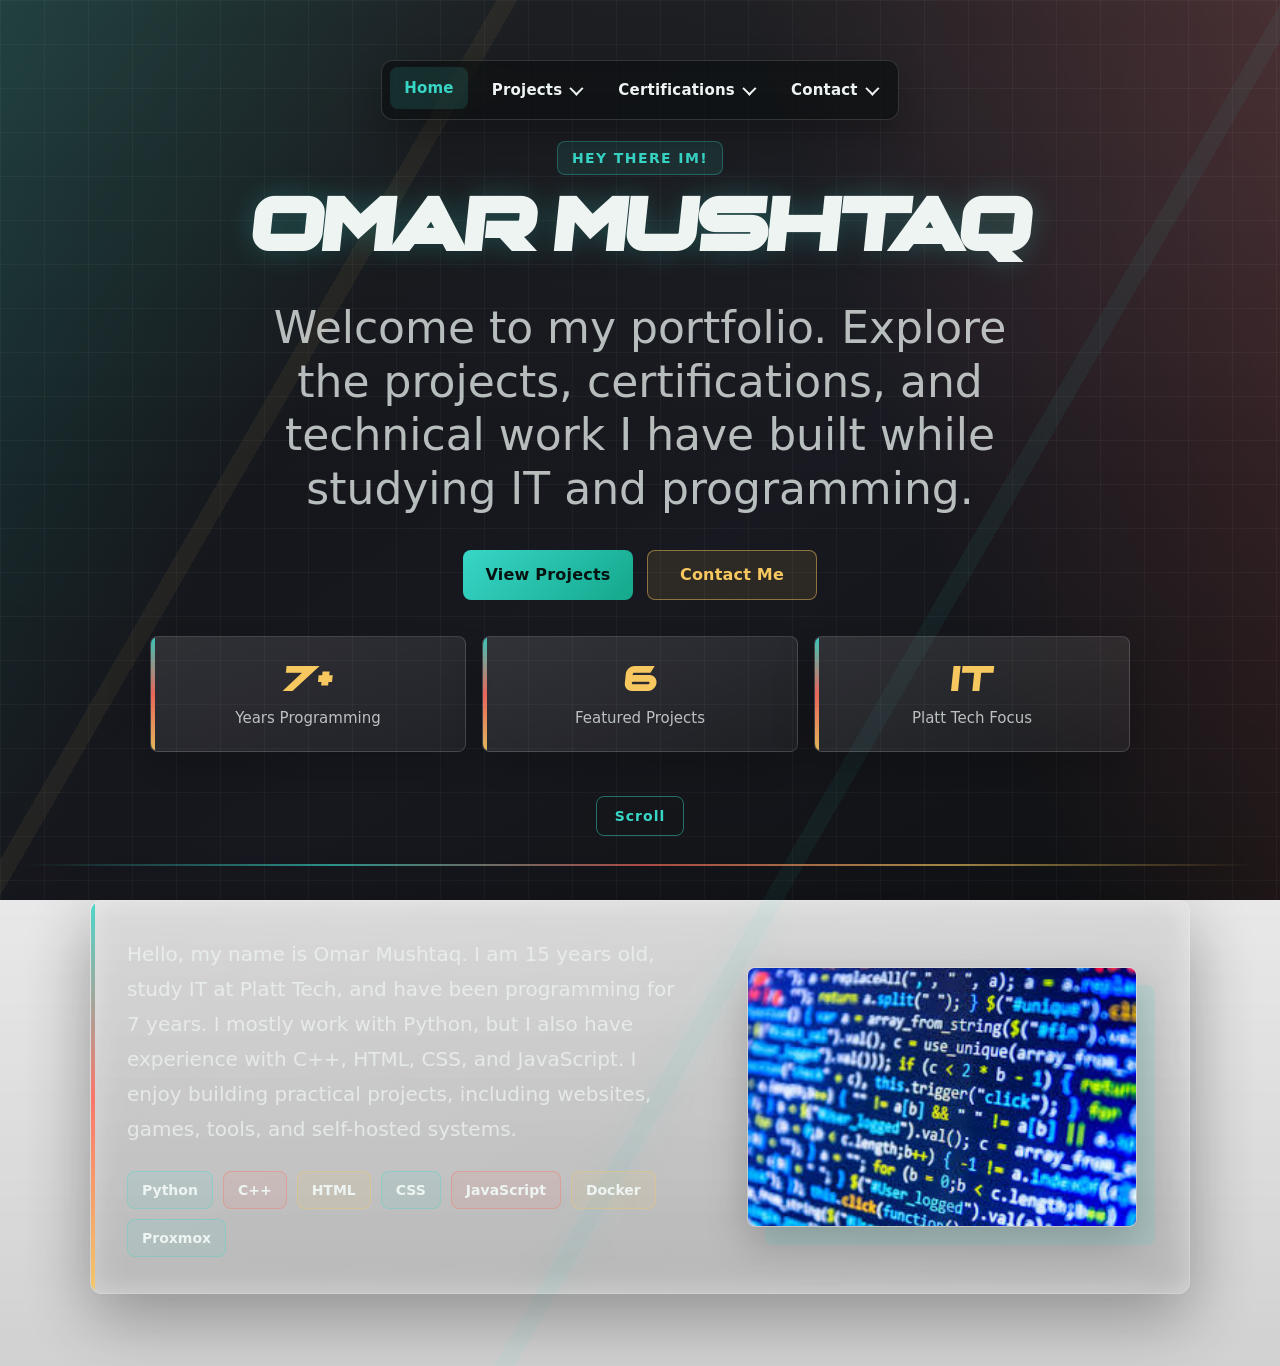
==== index.html @ 42cdd057 "Added better descriptions and revamped the css with a new modern look" ====
<!DOCTYPE html>
<html lang="en">
<head>
    <title>Omar Mushtaq Portfolio</title>
    <meta charset="UTF-8">
    <meta name="viewport" content="width=device-width, initial-scale=1.0">
    <link rel="stylesheet" href="styles.css">
</head>
<body>
<header id="home">
    <div>
        <nav class="navbar">
            <!-- Navigation is rendered from script.js so new sections can be added in one place. -->
            <ul id="navList"></ul>
        </nav>
    </div>
    <div class="header-content scroll-reveal" data-parallax-speed="0.18">
        <h3 class="active">Hey there im!</h3>
        <h1>Omar Mushtaq</h1>
        <p id="intro">Welcome to my portfolio. Explore the projects, certifications, and technical work I have built while studying IT and programming.</p>
        <div class="hero-actions" id="heroActions"></div>
        <div class="hero-stats" id="heroStats"></div>
        <a class="scroll-cue" href="#about">Scroll</a>
    </div>
</header>
<main id="about">
    <div class="imgP scroll-reveal" data-parallax-speed="0.1">
        <div class="about-copy">
            <p id="mainInfo">Hello, my name is Omar Mushtaq. I am 15 years old, study IT at Platt Tech, and have been programming for 7 years. I mostly work with Python, but I also have experience with C++, HTML, CSS, and JavaScript. I enjoy building practical projects, including websites, games, tools, and self-hosted systems.</p>
            <div class="skill-strip" id="skillStrip" aria-label="Skills and tools"></div>
        </div>
        <img src="./images/codeImage.jpg" alt="Womp Womp" id="omarImage">
    </div>
</main>
<script src="script.js" defer></script>
</body>
</html>
---- styles.css ----
/* ===== Font ===== */
@font-face {
    font-family: 'retimoa';
    src: url("fonts/retimoa/Retimoa.otf") format('opentype');
    font-display: swap;
}

:root {
    --bg: #111315;
    --bg-2: #171a1f;
    --panel: rgba(255, 255, 255, 0.075);
    --panel-strong: rgba(255, 255, 255, 0.115);
    --line: rgba(255, 255, 255, 0.14);
    --line-strong: rgba(255, 255, 255, 0.22);
    --text: #edf4f2;
    --muted: rgba(237, 244, 242, 0.75);
    --cyan: #38d6c7;
    --teal: #14a88c;
    --coral: #ff6b5f;
    --amber: #f6c85f;
    --violet: #7c77ff;
    --shadow: 0 22px 70px rgba(0, 0, 0, 0.34);
    --shadow-soft: 0 16px 42px rgba(0, 0, 0, 0.22);
    --radius: 8px;
    --radius-soft: 12px;
    --display-font: 'retimoa', Georgia, serif;
    --body-font: Inter, ui-sans-serif, system-ui, -apple-system, BlinkMacSystemFont, "Segoe UI", sans-serif;
}

/* ===== Global ===== */
* {
    box-sizing: border-box;
}

html {
    scroll-behavior: smooth;
}

body {
    margin: 0;
    padding: 0;
    min-height: 100vh;
    overflow-x: hidden;
    color: var(--text);
    font-family: var(--body-font);
    background:
        linear-gradient(rgba(255, 255, 255, 0.035) 1px, transparent 1px),
        linear-gradient(90deg, rgba(255, 255, 255, 0.035) 1px, transparent 1px),
        linear-gradient(120deg, rgba(56, 214, 199, 0.2), transparent 30%),
        linear-gradient(250deg, rgba(255, 107, 95, 0.18), transparent 34%),
        linear-gradient(145deg, var(--bg), #191a21 58%, #101214);
    background-size: 44px 44px, 44px 44px, auto, auto, auto;
    background-attachment: fixed;
}

body::before {
    content: "";
    position: fixed;
    inset: 0;
    pointer-events: none;
    background:
        linear-gradient(120deg, transparent 0 24%, rgba(246, 200, 95, 0.08) 24% 25%, transparent 25% 62%, rgba(56, 214, 199, 0.08) 62% 63%, transparent 63%),
        linear-gradient(180deg, rgba(255, 255, 255, 0.05), transparent 34%, rgba(0, 0, 0, 0.24));
    mix-blend-mode: screen;
    opacity: 0.75;
}

body.page-is-entering {
    opacity: 0;
    transform: translateY(16px);
    transition: opacity 0.45s ease, transform 0.45s ease;
}

body.page-is-entering.page-is-visible {
    opacity: 1;
    transform: translateY(0);
}

header {
    position: relative;
    min-height: 100vh;
    padding: 24px 24px 60px;
    display: flex;
    flex-direction: column;
    isolation: isolate;
}

header::after {
    content: "";
    position: absolute;
    left: 24px;
    right: 24px;
    bottom: 34px;
    height: 2px;
    background: linear-gradient(90deg, transparent, var(--cyan), var(--coral), var(--amber), transparent);
    opacity: 0.65;
}

main {
    position: relative;
    padding: 0 24px 72px;
}

a {
    color: inherit;
}

.page-shell {
    max-width: 1120px;
    margin: 0 auto;
    padding: 36px 24px 72px;
}

.page-hero {
    position: relative;
    overflow: hidden;
    margin: 32px auto 38px;
    padding: 42px 36px;
    border: 1px solid var(--line);
    border-radius: var(--radius-soft);
    background:
        linear-gradient(135deg, rgba(56, 214, 199, 0.14), rgba(255, 255, 255, 0.06) 45%, rgba(255, 107, 95, 0.1)),
        rgba(17, 19, 21, 0.74);
    box-shadow: var(--shadow);
    text-align: center;
    backdrop-filter: blur(16px);
}

.page-hero::before {
    content: "";
    position: absolute;
    inset: 0;
    border-top: 3px solid var(--cyan);
    border-bottom: 3px solid rgba(255, 107, 95, 0.8);
    pointer-events: none;
}

.eyebrow {
    margin: 0 0 12px;
    color: var(--amber);
    letter-spacing: 3px;
    text-transform: uppercase;
    font-size: 12px;
    font-weight: 800;
}

.page-lead {
    max-width: 760px;
    margin: 20px auto 0;
    font-size: 20px;
    line-height: 1.7;
    color: var(--muted);
}

/* ===== Headings ===== */
h1,
h2,
h3 {
    font-family: var(--display-font);
}

h1 {
    color: var(--text);
    font-size: clamp(38px, 6vw, 76px);
    text-align: center;
    margin: 48px 0 0;
    letter-spacing: 0;
    text-shadow: 0 0 28px rgba(56, 214, 199, 0.25);
    transition: color 0.3s ease, transform 0.3s ease, text-shadow 0.3s ease;
}

h3 {
    text-align: center;
    margin-top: 20px;
    color: var(--cyan);
    transition: color 0.3s ease, transform 0.3s ease, text-shadow 0.3s ease;
}

h1:hover,
h3:hover {
    color: var(--amber);
    transform: translateY(-4px);
    text-shadow: 0 10px 34px rgba(246, 200, 95, 0.22);
}

.header-content h1,
.page-hero h1 {
    margin-top: 0;
}

/* ===== Navbar ===== */
.navbar {
    display: flex;
    justify-content: center;
    margin-top: 20px;
    position: sticky;
    top: 16px;
    z-index: 10;
}

.navbar ul {
    list-style: none;
    display: flex;
    gap: 10px;
    padding: 8px;
    align-items: center;
    border: 1px solid var(--line);
    border-radius: var(--radius-soft);
    background: rgba(12, 14, 16, 0.72);
    backdrop-filter: blur(18px);
    box-shadow: 0 14px 34px rgba(0, 0, 0, 0.28);
}

.navbar a {
    display: inline-flex;
    align-items: center;
    min-height: 42px;
    padding: 0 14px;
    border-radius: var(--radius);
    color: var(--text);
    text-decoration: none;
    font-size: 15px;
    font-weight: 800;
    letter-spacing: 0.2px;
    transition: color 0.25s ease, transform 0.25s ease, background-color 0.25s ease;
}

.navbar a:hover,
.navbar a.active {
    background: rgba(56, 214, 199, 0.13);
    color: var(--cyan);
    transform: translateY(-2px);
}

.dropdown {
    position: relative;
}

.dropdown-toggle {
    gap: 8px;
}

.dropdown-toggle::after {
    content: "";
    width: 8px;
    height: 8px;
    border-right: 2px solid currentColor;
    border-bottom: 2px solid currentColor;
    transform: rotate(45deg) translateY(-2px);
    transition: transform 0.3s ease;
}

.dropdown-menu {
    list-style: none;
    position: absolute;
    top: calc(100% + 12px);
    left: 50%;
    min-width: 220px;
    margin: 0;
    padding: 8px;
    border: 1px solid var(--line);
    border-radius: var(--radius-soft);
    background: rgba(16, 18, 21, 0.96);
    backdrop-filter: blur(18px);
    box-shadow: var(--shadow-soft);
    opacity: 0;
    visibility: hidden;
    pointer-events: none;
    transform: translateX(-50%) translateY(10px);
    transition: opacity 0.25s ease, transform 0.25s ease, visibility 0.25s ease;
    z-index: 20;
}

.dropdown-menu li + li {
    margin-top: 4px;
}

.dropdown-menu a {
    display: flex;
    padding: 10px 12px;
    font-size: 15px;
    white-space: nowrap;
}

.dropdown:hover .dropdown-menu,
.dropdown:focus-within .dropdown-menu {
    opacity: 1;
    visibility: visible;
    pointer-events: auto;
    transform: translateX(-50%) translateY(0);
}

.dropdown:hover .dropdown-toggle::after,
.dropdown:focus-within .dropdown-toggle::after {
    transform: rotate(225deg) translateY(-1px);
}

.dropdown-menu a:hover,
.dropdown-menu a:focus-visible {
    background: rgba(255, 107, 95, 0.14);
    color: var(--coral);
    transform: none;
}

/* ===== Intro ===== */
.header-content {
    position: relative;
    max-width: 1120px;
    width: 100%;
    margin: auto auto;
    transform: translateY(calc(var(--parallax-shift, 0px) * -0.18));
    will-change: transform;
}

.header-content .active {
    width: fit-content;
    margin: 0 auto 8px;
    padding: 8px 14px;
    border: 1px solid rgba(56, 214, 199, 0.32);
    border-radius: var(--radius);
    background: rgba(56, 214, 199, 0.1);
    color: var(--cyan);
    font-family: var(--body-font);
    font-size: 14px;
    font-weight: 900;
    text-transform: uppercase;
    letter-spacing: 1.4px;
}

#intro {
    max-width: 760px;
    margin: 30px auto 0;
    color: var(--muted);
    font-size: clamp(24px, 4vw, 44px);
    line-height: 1.22;
    text-align: center;
}

.hero-actions {
    margin-top: 34px;
    display: flex;
    justify-content: center;
    gap: 14px;
    flex-wrap: wrap;
}

.hero-button {
    display: inline-flex;
    align-items: center;
    justify-content: center;
    min-width: 170px;
    min-height: 50px;
    padding: 0 22px;
    border-radius: var(--radius);
    text-decoration: none;
    font-size: 16px;
    font-weight: 900;
    letter-spacing: 0.2px;
    transition: transform 0.25s ease, box-shadow 0.25s ease, background-color 0.25s ease, color 0.25s ease;
}

.hero-button:hover {
    transform: translateY(-4px);
    box-shadow: 0 18px 34px rgba(0, 0, 0, 0.32);
}

.hero-button-primary {
    background: linear-gradient(135deg, var(--cyan), var(--teal));
    color: #071311;
}

.hero-button-secondary {
    border: 1px solid rgba(246, 200, 95, 0.48);
    background: rgba(246, 200, 95, 0.09);
    color: var(--amber);
}

.hero-stats {
    max-width: 980px;
    margin: 36px auto 0;
    display: grid;
    grid-template-columns: repeat(3, minmax(0, 1fr));
    gap: 16px;
}

.stat-card {
    position: relative;
    overflow: hidden;
    padding: 22px 20px;
    display: flex;
    flex-direction: column;
    align-items: center;
    gap: 8px;
    background: linear-gradient(160deg, var(--panel-strong), rgba(255, 255, 255, 0.045));
    border: 1px solid var(--line);
    border-radius: var(--radius);
    backdrop-filter: blur(14px);
    box-shadow: var(--shadow-soft);
}

.stat-card::before,
.project-card::before,
.certification-card::before,
.contact-card::before,
.contact-note::before,
.imgP::before {
    content: "";
    position: absolute;
    inset: 0 auto 0 0;
    width: 4px;
    background: linear-gradient(180deg, var(--cyan), var(--coral), var(--amber));
    opacity: 0.9;
}

.stat-value {
    font-family: var(--display-font);
    font-size: 36px;
    color: var(--amber);
}

.stat-label {
    font-size: 15px;
    text-align: center;
    line-height: 1.4;
    color: var(--muted);
}

#mainInfo {
    text-align: left;
    font-size: 20px;
    line-height: 1.75;
    margin: 0;
    color: var(--muted);
}

.about-copy {
    display: flex;
    flex-direction: column;
    gap: 24px;
}

.skill-strip {
    display: flex;
    flex-wrap: wrap;
    gap: 10px;
}

.skill-pill {
    display: inline-flex;
    align-items: center;
    min-height: 38px;
    padding: 0 14px;
    border-radius: var(--radius);
    border: 1px solid rgba(56, 214, 199, 0.3);
    background: rgba(56, 214, 199, 0.09);
    color: var(--text);
    font-size: 14px;
    font-weight: 850;
    transition: transform 0.25s ease, border-color 0.25s ease, background-color 0.25s ease, color 0.25s ease;
}

.skill-pill:nth-child(3n + 2) {
    border-color: rgba(255, 107, 95, 0.34);
    background: rgba(255, 107, 95, 0.09);
}

.skill-pill:nth-child(3n) {
    border-color: rgba(246, 200, 95, 0.34);
    background: rgba(246, 200, 95, 0.09);
}

.skill-pill:hover {
    transform: translateY(-3px);
    border-color: var(--line-strong);
    background: var(--panel-strong);
    color: var(--cyan);
}

.scroll-cue {
    display: block;
    width: fit-content;
    margin: 44px auto 0;
    padding: 11px 18px;
    border: 1px solid rgba(56, 214, 199, 0.48);
    border-radius: var(--radius);
    text-decoration: none;
    color: var(--cyan);
    font-size: 14px;
    font-weight: 900;
    letter-spacing: 1px;
    transition: transform 0.3s ease, background-color 0.3s ease, border-color 0.3s ease;
    animation: floatCue 2.4s ease-in-out infinite;
}

.scroll-cue:hover {
    background: rgba(56, 214, 199, 0.12);
    border-color: var(--cyan);
    transform: translateY(-4px);
}

.imgP {
    position: relative;
    overflow: hidden;
    max-width: 1100px;
    margin: 0 auto;
    padding: 36px;
    display: grid;
    grid-template-columns: minmax(0, 1.2fr) minmax(280px, 0.9fr);
    gap: 40px;
    align-items: center;
    background: linear-gradient(145deg, rgba(255, 255, 255, 0.105), rgba(255, 255, 255, 0.045));
    border: 1px solid var(--line);
    border-radius: var(--radius-soft);
    backdrop-filter: blur(16px);
    box-shadow: var(--shadow);
    transform: translateY(calc(var(--parallax-shift, 0px) * -0.1));
    will-change: transform;
}

/* ===== Image ===== */
.projectImages {
    display: block;
    width: min(100%, 720px);
    max-height: 680px;
    margin: 32px auto 24px;
    object-fit: contain;
    border: 1px solid var(--line);
    border-radius: var(--radius-soft);
    background: rgba(255, 255, 255, 0.06);
    box-shadow: var(--shadow);
}

#omarImage {
    width: min(100%, 390px);
    display: block;
    margin: 0 auto;
    border-radius: var(--radius);
    border: 1px solid var(--line);
    box-shadow: 18px 18px 0 rgba(56, 214, 199, 0.13), var(--shadow-soft);
    transition: transform 0.4s ease, box-shadow 0.4s ease;
}

#omarImage:hover {
    transform: translateY(-6px) rotate(1deg);
    box-shadow: 14px 14px 0 rgba(255, 107, 95, 0.18), var(--shadow);
}

/* ===== Projects Section ===== */
#projectsHeader {
    text-align: center;
    font-size: clamp(42px, 6vw, 72px);
    margin-top: 0;
    margin-bottom: 0;
    color: var(--text);
}

/* ===== Project List ===== */
.project-grid {
    display: grid;
    grid-template-columns: repeat(auto-fit, minmax(240px, 1fr));
    gap: 22px;
}

.certification-summary {
    max-width: 760px;
    margin: 0 auto 36px;
    display: grid;
    grid-template-columns: repeat(auto-fit, minmax(240px, 1fr));
    gap: 16px;
}

.certification-section + .certification-section {
    margin-top: 38px;
}

.section-heading {
    margin-bottom: 20px;
    text-align: center;
}

.section-heading h2 {
    margin: 0;
    color: var(--text);
    font-size: 34px;
}

.certification-grid {
    display: grid;
    grid-template-columns: repeat(auto-fit, minmax(250px, 1fr));
    gap: 22px;
}

.certification-card,
.project-card,
.contact-card,
.contact-note {
    position: relative;
    overflow: hidden;
    padding: 28px;
    border-radius: var(--radius);
    border: 1px solid var(--line);
    background: linear-gradient(150deg, var(--panel-strong), rgba(255, 255, 255, 0.045));
    backdrop-filter: blur(14px);
    box-shadow: var(--shadow-soft);
    transition: transform 0.25s ease, border-color 0.25s ease, box-shadow 0.25s ease;
}

.certification-card:hover,
.project-card:hover,
.contact-card:hover,
.contact-note:hover {
    transform: translateY(-6px);
    border-color: rgba(56, 214, 199, 0.38);
    box-shadow: var(--shadow);
}

.certification-card {
    display: flex;
    flex-direction: column;
    gap: 16px;
}

.certification-card h3 {
    margin: 0;
    text-align: left;
    color: var(--cyan);
    font-size: 28px;
}

.certification-card p {
    margin: 0;
    line-height: 1.7;
    color: var(--muted);
}

.certification-image {
    width: 100%;
    aspect-ratio: 1 / 1;
    object-fit: contain;
    padding: 10px;
    border-radius: var(--radius);
    background: #f8fbfb;
    box-sizing: border-box;
}

.certification-meta {
    display: flex;
    flex-wrap: wrap;
    gap: 10px;
    margin-top: auto;
}

.certification-meta span {
    display: inline-flex;
    align-items: center;
    min-height: 34px;
    padding: 0 12px;
    border-radius: var(--radius);
    background: rgba(246, 200, 95, 0.1);
    border: 1px solid rgba(246, 200, 95, 0.28);
    color: var(--amber);
    font-size: 13px;
    font-weight: 850;
}

.certification-card .projectButton {
    width: fit-content;
    min-width: 220px;
    align-self: center;
    margin-top: 8px;
}

.project-card {
    display: flex;
    flex-direction: column;
    align-items: flex-start;
    gap: 16px;
    text-align: left;
}

.project-card h2,
.contact-card h2 {
    margin: 0;
    color: var(--text);
    font-size: 28px;
}

.project-card p,
.contact-card p,
.contact-note-label,
.contact-points {
    margin: 0;
    line-height: 1.7;
    color: var(--muted);
}

.project-tag {
    width: fit-content;
    min-height: 32px;
    display: inline-flex;
    align-items: center;
    padding: 0 11px;
    border-radius: var(--radius);
    background: rgba(56, 214, 199, 0.1);
    border: 1px solid rgba(56, 214, 199, 0.3);
    color: var(--cyan);
    font-size: 12px;
    font-weight: 950;
    letter-spacing: 1px;
    text-transform: uppercase;
}

.project-card:nth-child(2n) .project-tag {
    background: rgba(255, 107, 95, 0.1);
    border-color: rgba(255, 107, 95, 0.3);
    color: var(--coral);
}

.project-card:nth-child(3n) .project-tag {
    background: rgba(246, 200, 95, 0.1);
    border-color: rgba(246, 200, 95, 0.3);
    color: var(--amber);
}

/* ===== Buttons ===== */
.projectButton {
    display: inline-flex;
    align-items: center;
    justify-content: center;
    width: 100%;
    min-height: 48px;
    margin-top: auto;
    padding: 0 18px;
    border: 1px solid rgba(56, 214, 199, 0.34);
    border-radius: var(--radius);
    background: linear-gradient(135deg, rgba(56, 214, 199, 0.95), rgba(20, 168, 140, 0.95));
    color: #061412;
    cursor: pointer;
    font-family: var(--body-font);
    font-size: 15px;
    font-weight: 950;
    text-align: center;
    text-decoration: none;
    transition: transform 0.25s ease, box-shadow 0.25s ease, background 0.25s ease;
    box-shadow: 0 12px 24px rgba(20, 168, 140, 0.18);
}

.projectButton:hover {
    transform: translateY(-4px);
    background: linear-gradient(135deg, var(--amber), var(--coral));
    box-shadow: 0 16px 34px rgba(255, 107, 95, 0.22);
}

/* ===== Email Link ===== */
.contact-layout {
    display: grid;
    grid-template-columns: minmax(0, 1.5fr) minmax(260px, 0.9fr);
    gap: 24px;
    align-items: stretch;
}

.contact-note {
    display: flex;
    flex-direction: column;
    justify-content: center;
    text-align: center;
}

.contact-note-label {
    color: var(--amber);
    font-size: 13px;
    font-weight: 950;
    letter-spacing: 2px;
    text-transform: uppercase;
}

.contact-points {
    list-style-position: inside;
    padding-left: 0;
    margin-top: 14px;
}

.contact-points li + li {
    margin-top: 10px;
}

#emailLink {
    display: inline-flex;
    align-items: center;
    margin: 24px 0 0;
    width: fit-content;
    max-width: 100%;
    min-height: 48px;
    padding: 0 18px;
    border: 1px solid rgba(56, 214, 199, 0.45);
    border-radius: var(--radius);
    color: var(--cyan);
    font-size: 18px;
    font-weight: 900;
    text-decoration: none;
    overflow-wrap: anywhere;
    transition: all 0.25s ease;
}

#emailLink:hover {
    background-color: var(--cyan);
    color: #061412;
    transform: translateY(-3px);
}

.scroll-reveal {
    opacity: 0;
    filter: blur(10px);
    transition: opacity 0.8s ease, filter 0.8s ease;
}

.scroll-reveal.is-visible {
    opacity: 1;
    filter: blur(0);
}

@keyframes floatCue {
    0%, 100% {
        transform: translateY(0);
    }
    50% {
        transform: translateY(10px);
    }
}

.projectImages + p,
#itP {
    max-width: 900px;
    margin: 24px auto 64px;
    padding: 26px 28px;
    border: 1px solid var(--line);
    border-radius: var(--radius);
    background: linear-gradient(150deg, var(--panel-strong), rgba(255, 255, 255, 0.045));
    box-shadow: var(--shadow-soft);
    text-align: center;
    line-height: 1.8;
    color: var(--muted);
    backdrop-filter: blur(14px);
}

@media (max-width: 900px) {
    .page-shell {
        padding-left: 16px;
        padding-right: 16px;
    }

    .page-hero,
    .imgP {
        padding: 28px;
    }

    .hero-stats {
        grid-template-columns: 1fr;
        max-width: 420px;
    }

    .certification-summary {
        grid-template-columns: 1fr;
        max-width: 420px;
    }

    .imgP,
    .contact-layout {
        grid-template-columns: 1fr;
    }

    #mainInfo {
        text-align: center;
        font-size: 18px;
    }

    .skill-strip {
        justify-content: center;
    }
}

@media (max-width: 600px) {
    header {
        padding: 16px 14px 48px;
    }

    .navbar {
        top: 10px;
    }

    .navbar ul {
        flex-wrap: wrap;
        justify-content: center;
        gap: 6px;
        padding: 8px;
    }

    .navbar a {
        min-height: 38px;
        padding: 0 10px;
        font-size: 14px;
    }

    .dropdown-menu {
        left: 0;
        min-width: 190px;
        transform: translateX(0) translateY(10px);
    }

    .dropdown:hover .dropdown-menu,
    .dropdown:focus-within .dropdown-menu {
        transform: translateX(0) translateY(0);
    }

    h3 {
        margin-top: 12px;
    }

    .hero-actions {
        gap: 12px;
    }

    .hero-button {
        width: 100%;
        max-width: 280px;
    }

    .scroll-cue {
        margin-top: 32px;
        font-size: 14px;
    }

    main,
    .page-shell {
        padding: 0 16px 56px;
    }

    .imgP {
        padding: 22px;
        gap: 24px;
    }

    .page-hero,
    .project-card,
    .certification-card,
    .contact-card,
    .contact-note {
        padding: 22px;
    }

    .page-lead {
        font-size: 17px;
    }

    .projectImages {
        max-height: 320px;
        margin: 24px auto 20px;
    }

    .projectImages + p,
    #itP {
        padding: 22px;
    }

    #emailLink {
        font-size: 15px;
    }
}

@media (prefers-reduced-motion: reduce) {
    html {
        scroll-behavior: auto;
    }

    .scroll-cue {
        animation: none;
    }

    .scroll-reveal,
    .scroll-reveal.is-visible,
    body.page-is-entering,
    body.page-is-entering.page-is-visible,
    .header-content,
    .imgP {
        opacity: 1;
        filter: none;
        transform: none;
        transition: none;
    }
}
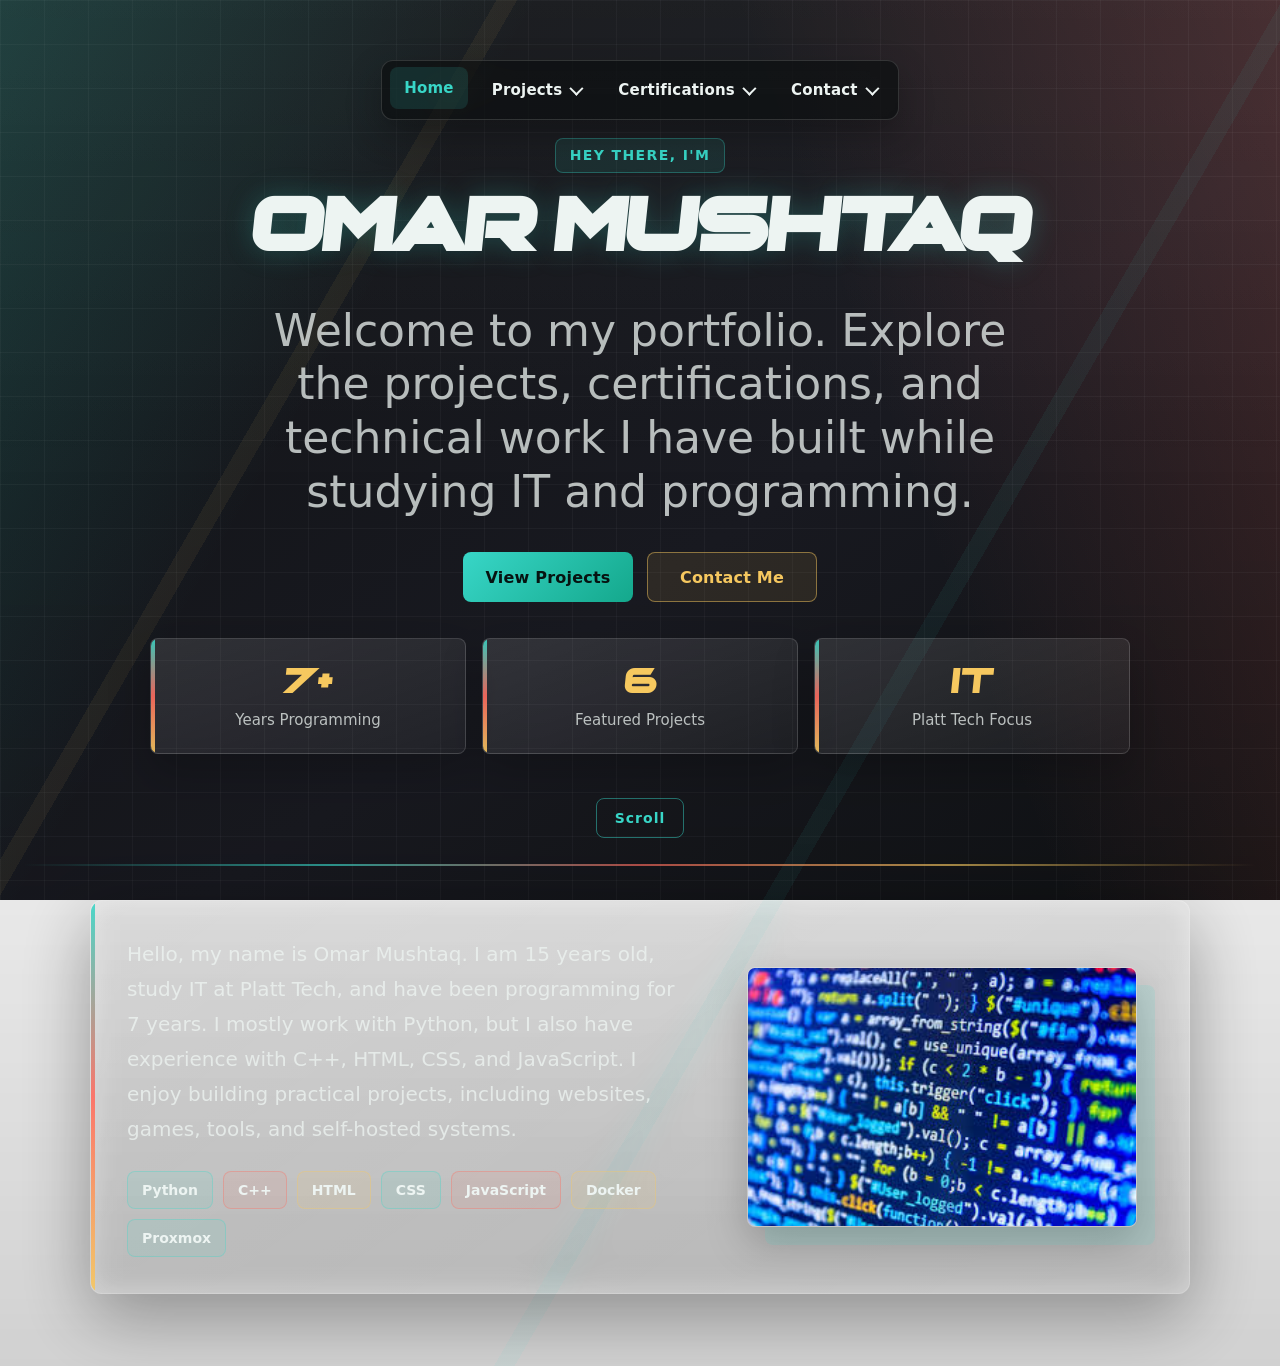
==== commit a502bd77: "Fixed typos and made the penny doubbler interactive" ====
--- a/index.html
+++ b/index.html
@@ -15,7 +15,7 @@
         </nav>
     </div>
     <div class="header-content scroll-reveal" data-parallax-speed="0.18">
-        <h3 class="active">Hey there im!</h3>
+        <h3 class="active">Hey there, I'm</h3>
         <h1>Omar Mushtaq</h1>
         <p id="intro">Welcome to my portfolio. Explore the projects, certifications, and technical work I have built while studying IT and programming.</p>
         <div class="hero-actions" id="heroActions"></div>
@@ -29,7 +29,7 @@
             <p id="mainInfo">Hello, my name is Omar Mushtaq. I am 15 years old, study IT at Platt Tech, and have been programming for 7 years. I mostly work with Python, but I also have experience with C++, HTML, CSS, and JavaScript. I enjoy building practical projects, including websites, games, tools, and self-hosted systems.</p>
             <div class="skill-strip" id="skillStrip" aria-label="Skills and tools"></div>
         </div>
-        <img src="./images/codeImage.jpg" alt="Womp Womp" id="omarImage">
+        <img src="./images/codeImage.jpg" alt="Code displayed on a laptop" id="omarImage">
     </div>
 </main>
 <script src="script.js" defer></script>
--- a/styles.css
+++ b/styles.css
@@ -157,6 +157,7 @@
 h2,
 h3 {
     font-family: var(--display-font);
+    line-height: 1.22;
 }
 
 h1 {
@@ -557,7 +558,7 @@
 /* ===== Project List ===== */
 .project-grid {
     display: grid;
-    grid-template-columns: repeat(auto-fit, minmax(240px, 1fr));
+    grid-template-columns: repeat(auto-fit, minmax(280px, 1fr));
     gap: 22px;
 }
 
@@ -682,7 +683,9 @@
 .contact-card h2 {
     margin: 0;
     color: var(--text);
-    font-size: 28px;
+    font-size: clamp(24px, 2vw, 28px);
+    max-width: 100%;
+    overflow-wrap: anywhere;
 }
 
 .project-card p,
@@ -696,18 +699,19 @@
 
 .project-tag {
     width: fit-content;
-    min-height: 32px;
     display: inline-flex;
     align-items: center;
-    padding: 0 11px;
+    padding: 8px 11px;
     border-radius: var(--radius);
     background: rgba(56, 214, 199, 0.1);
     border: 1px solid rgba(56, 214, 199, 0.3);
     color: var(--cyan);
     font-size: 12px;
+    line-height: 1.2;
     font-weight: 950;
     letter-spacing: 1px;
     text-transform: uppercase;
+    white-space: normal;
 }
 
 .project-card:nth-child(2n) .project-tag {
@@ -843,6 +847,131 @@
     backdrop-filter: blur(14px);
 }
 
+.penny-tool {
+    max-width: 980px;
+    margin: 0 auto 72px;
+    padding: 30px;
+    border: 1px solid var(--line);
+    border-radius: var(--radius-soft);
+    background: linear-gradient(150deg, var(--panel-strong), rgba(255, 255, 255, 0.045));
+    box-shadow: var(--shadow);
+    backdrop-filter: blur(14px);
+}
+
+.penny-tool-header {
+    text-align: center;
+}
+
+.penny-tool-header h2 {
+    margin: 0;
+    font-size: 36px;
+}
+
+.penny-tool-header p:last-child {
+    max-width: 720px;
+    margin: 14px auto 0;
+    color: var(--muted);
+    line-height: 1.7;
+}
+
+.penny-form {
+    margin: 26px 0;
+    display: grid;
+    grid-template-columns: minmax(180px, 1fr) minmax(140px, 0.55fr) minmax(160px, 0.45fr);
+    gap: 14px;
+    align-items: end;
+}
+
+.penny-form label {
+    display: flex;
+    flex-direction: column;
+    gap: 8px;
+    color: var(--amber);
+    font-size: 13px;
+    font-weight: 950;
+    letter-spacing: 1px;
+    text-transform: uppercase;
+}
+
+.penny-form input {
+    width: 100%;
+    min-height: 48px;
+    padding: 0 14px;
+    border: 1px solid var(--line);
+    border-radius: var(--radius);
+    background: rgba(10, 12, 14, 0.78);
+    color: var(--text);
+    font: inherit;
+    outline: none;
+}
+
+.penny-form input:focus {
+    border-color: var(--cyan);
+    box-shadow: 0 0 0 3px rgba(56, 214, 199, 0.14);
+}
+
+.penny-results {
+    display: grid;
+    grid-template-columns: repeat(3, minmax(0, 1fr));
+    gap: 14px;
+}
+
+.penny-results .stat-value {
+    font-size: clamp(20px, 3vw, 32px);
+    overflow-wrap: anywhere;
+}
+
+.penny-summary {
+    margin: 22px 0;
+    padding: 16px 18px;
+    border-left: 4px solid var(--cyan);
+    border-radius: var(--radius);
+    background: rgba(56, 214, 199, 0.09);
+    color: var(--text);
+    line-height: 1.6;
+}
+
+.penny-table-wrap {
+    max-height: 420px;
+    overflow: auto;
+    border: 1px solid var(--line);
+    border-radius: var(--radius);
+}
+
+.penny-table {
+    width: 100%;
+    border-collapse: collapse;
+    min-width: 640px;
+}
+
+.penny-table th,
+.penny-table td {
+    padding: 13px 14px;
+    border-bottom: 1px solid rgba(255, 255, 255, 0.09);
+    text-align: right;
+    white-space: nowrap;
+}
+
+.penny-table th:first-child,
+.penny-table td:first-child {
+    text-align: left;
+}
+
+.penny-table th {
+    position: sticky;
+    top: 0;
+    z-index: 1;
+    background: rgba(16, 18, 21, 0.96);
+    color: var(--amber);
+    font-size: 12px;
+    letter-spacing: 1px;
+    text-transform: uppercase;
+}
+
+.penny-table td {
+    color: var(--muted);
+}
+
 @media (max-width: 900px) {
     .page-shell {
         padding-left: 16px;
@@ -944,7 +1073,8 @@
     .project-card,
     .certification-card,
     .contact-card,
-    .contact-note {
+    .contact-note,
+    .penny-tool {
         padding: 22px;
     }
 
@@ -964,6 +1094,11 @@
 
     #emailLink {
         font-size: 15px;
+    }
+
+    .penny-form,
+    .penny-results {
+        grid-template-columns: 1fr;
     }
 }
 
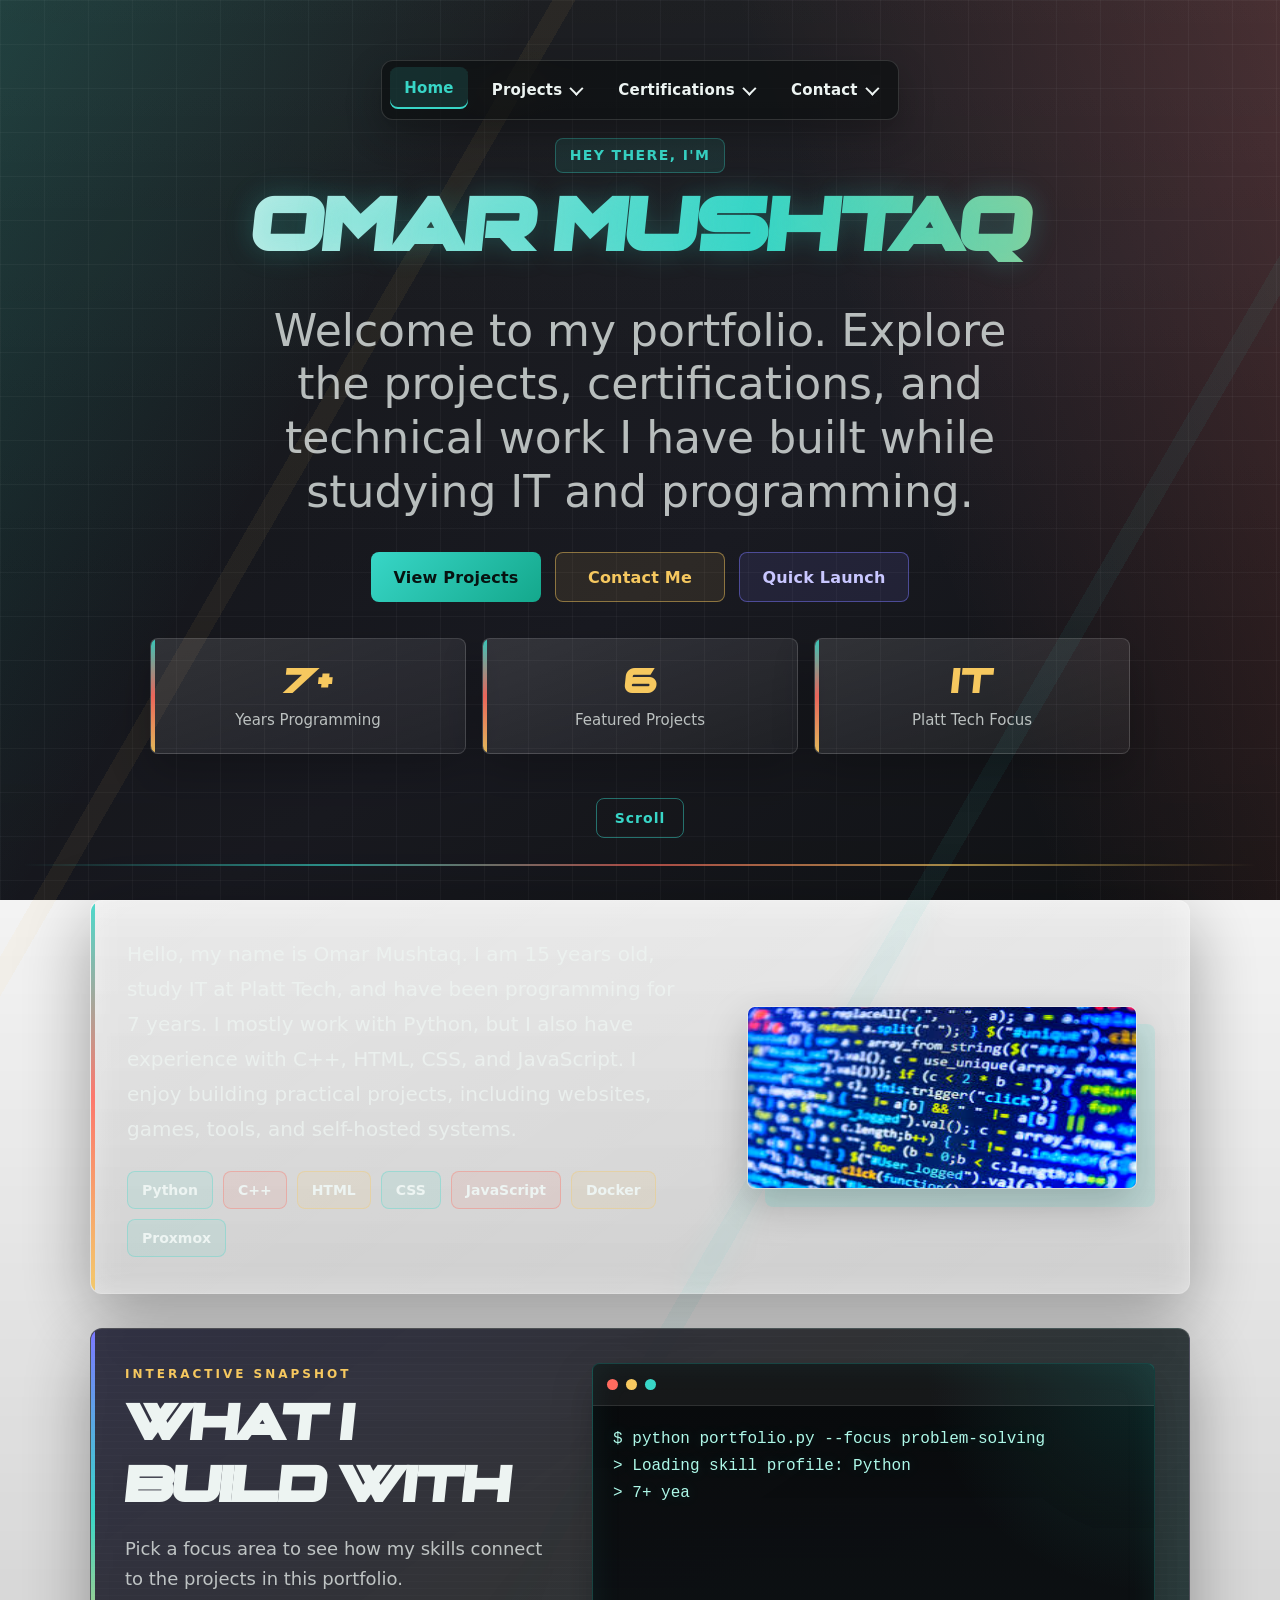
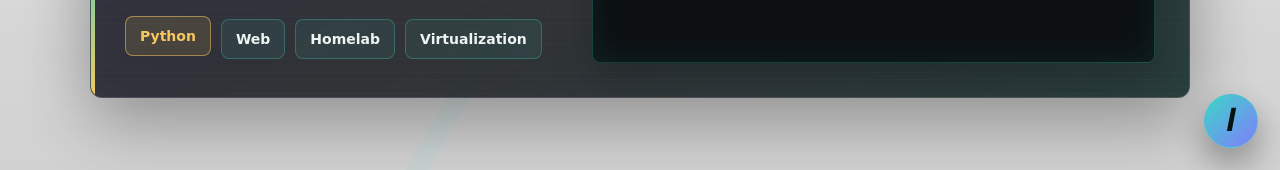
==== commit 05da9cc1: "Polished website" ====
--- a/index.html
+++ b/index.html
@@ -4,6 +4,8 @@
     <title>Omar Mushtaq Portfolio</title>
     <meta charset="UTF-8">
     <meta name="viewport" content="width=device-width, initial-scale=1.0">
+    <meta name="theme-color" content="#111315">
+    <meta name="description" content="Portfolio of Omar Mushtaq, an IT student and programmer building Python projects, web interfaces, Docker services, and homelab systems.">
     <link rel="stylesheet" href="styles.css">
 </head>
 <body>
@@ -29,8 +31,24 @@
             <p id="mainInfo">Hello, my name is Omar Mushtaq. I am 15 years old, study IT at Platt Tech, and have been programming for 7 years. I mostly work with Python, but I also have experience with C++, HTML, CSS, and JavaScript. I enjoy building practical projects, including websites, games, tools, and self-hosted systems.</p>
             <div class="skill-strip" id="skillStrip" aria-label="Skills and tools"></div>
         </div>
-        <img src="./images/codeImage.jpg" alt="Code displayed on a laptop" id="omarImage">
+        <img src="./images/codeImage.jpg" alt="Code displayed on a laptop" id="omarImage" decoding="async" width="275" height="183" loading="lazy">
     </div>
+    <section class="build-console scroll-reveal" id="buildConsole" aria-labelledby="buildConsoleTitle">
+        <div class="console-copy">
+            <p class="eyebrow">Interactive Snapshot</p>
+            <h2 id="buildConsoleTitle">What I Build With</h2>
+            <p>Pick a focus area to see how my skills connect to the projects in this portfolio.</p>
+            <div class="console-filters" id="consoleFilters" aria-label="Portfolio focus filters"></div>
+        </div>
+        <div class="console-window" aria-live="polite">
+            <div class="console-topbar" aria-hidden="true">
+                <span></span>
+                <span></span>
+                <span></span>
+            </div>
+            <pre id="consoleOutput"></pre>
+        </div>
+    </section>
 </main>
 <script src="script.js" defer></script>
 </body>
--- a/styles.css
+++ b/styles.css
@@ -27,6 +27,12 @@
     --body-font: Inter, ui-sans-serif, system-ui, -apple-system, BlinkMacSystemFont, "Segoe UI", sans-serif;
 }
 
+@property --shine-angle {
+    syntax: "<angle>";
+    inherits: false;
+    initial-value: 120deg;
+}
+
 /* ===== Global ===== */
 * {
     box-sizing: border-box;
@@ -34,6 +40,8 @@
 
 html {
     scroll-behavior: smooth;
+    scrollbar-color: var(--cyan) rgba(255, 255, 255, 0.08);
+    scrollbar-width: thin;
 }
 
 body {
@@ -53,6 +61,32 @@
     background-attachment: fixed;
 }
 
+::selection {
+    background: rgba(246, 200, 95, 0.86);
+    color: #111315;
+}
+
+::-webkit-scrollbar {
+    width: 12px;
+}
+
+::-webkit-scrollbar-track {
+    background: rgba(255, 255, 255, 0.06);
+}
+
+::-webkit-scrollbar-thumb {
+    border: 3px solid #111315;
+    border-radius: 999px;
+    background: linear-gradient(180deg, var(--cyan), var(--coral));
+}
+
+a:focus-visible,
+button:focus-visible,
+input:focus-visible {
+    outline: 3px solid rgba(246, 200, 95, 0.72);
+    outline-offset: 4px;
+}
+
 body::before {
     content: "";
     position: fixed;
@@ -63,6 +97,23 @@
         linear-gradient(180deg, rgba(255, 255, 255, 0.05), transparent 34%, rgba(0, 0, 0, 0.24));
     mix-blend-mode: screen;
     opacity: 0.75;
+}
+
+body::after {
+    content: "";
+    position: fixed;
+    top: 0;
+    left: 0;
+    z-index: 100;
+    width: 100%;
+    height: 4px;
+    pointer-events: none;
+    background: linear-gradient(90deg, var(--cyan), var(--amber), var(--coral), var(--violet));
+    box-shadow: 0 0 22px rgba(56, 214, 199, 0.5);
+    transform: scaleX(0);
+    transform-origin: left;
+    animation: scrollProgress linear both;
+    animation-timeline: scroll();
 }
 
 body.page-is-entering {
@@ -135,6 +186,36 @@
     pointer-events: none;
 }
 
+.page-hero::after,
+.imgP::after,
+.stat-card::after,
+.project-card::after,
+.certification-card::after,
+.contact-card::after,
+.contact-note::after {
+    content: "";
+    position: absolute;
+    inset: 0;
+    pointer-events: none;
+    background:
+        linear-gradient(var(--shine-angle), transparent 0 34%, rgba(255, 255, 255, 0.22) 48%, transparent 64%),
+        radial-gradient(circle at 20% 0%, rgba(56, 214, 199, 0.16), transparent 34%);
+    opacity: 0;
+    transform: translateX(-45%);
+    transition: opacity 0.35s ease, transform 0.6s ease;
+}
+
+.page-hero:hover::after,
+.imgP:hover::after,
+.stat-card:hover::after,
+.project-card:hover::after,
+.certification-card:hover::after,
+.contact-card:hover::after,
+.contact-note:hover::after {
+    opacity: 1;
+    transform: translateX(45%);
+}
+
 .eyebrow {
     margin: 0 0 12px;
     color: var(--amber);
@@ -161,13 +242,18 @@
 }
 
 h1 {
-    color: var(--text);
+    color: transparent;
     font-size: clamp(38px, 6vw, 76px);
     text-align: center;
     margin: 48px 0 0;
     letter-spacing: 0;
+    background: linear-gradient(90deg, var(--text), var(--cyan), var(--amber), var(--coral), var(--text));
+    background-size: 240% 100%;
+    background-clip: text;
+    -webkit-background-clip: text;
     text-shadow: 0 0 28px rgba(56, 214, 199, 0.25);
-    transition: color 0.3s ease, transform 0.3s ease, text-shadow 0.3s ease;
+    animation: titleGradient 8s ease-in-out infinite;
+    transition: transform 0.3s ease, text-shadow 0.3s ease;
 }
 
 h3 {
@@ -179,9 +265,12 @@
 
 h1:hover,
 h3:hover {
-    color: var(--amber);
     transform: translateY(-4px);
     text-shadow: 0 10px 34px rgba(246, 200, 95, 0.22);
+}
+
+h3:hover {
+    color: var(--amber);
 }
 
 .header-content h1,
@@ -223,7 +312,7 @@
     font-size: 15px;
     font-weight: 800;
     letter-spacing: 0.2px;
-    transition: color 0.25s ease, transform 0.25s ease, background-color 0.25s ease;
+    transition: color 0.25s ease, transform 0.25s ease, background-color 0.25s ease, box-shadow 0.25s ease;
 }
 
 .navbar a:hover,
@@ -231,6 +320,7 @@
     background: rgba(56, 214, 199, 0.13);
     color: var(--cyan);
     transform: translateY(-2px);
+    box-shadow: inset 0 -2px 0 currentColor;
 }
 
 .dropdown {
@@ -346,6 +436,8 @@
 }
 
 .hero-button {
+    position: relative;
+    overflow: hidden;
     display: inline-flex;
     align-items: center;
     justify-content: center;
@@ -360,9 +452,28 @@
     transition: transform 0.25s ease, box-shadow 0.25s ease, background-color 0.25s ease, color 0.25s ease;
 }
 
+.hero-button::after,
+.projectButton::after,
+#emailLink::after {
+    content: "";
+    position: absolute;
+    inset: -40% auto -40% -60%;
+    width: 45%;
+    pointer-events: none;
+    background: linear-gradient(90deg, transparent, rgba(255, 255, 255, 0.46), transparent);
+    transform: skewX(-18deg);
+    transition: left 0.55s ease;
+}
+
 .hero-button:hover {
     transform: translateY(-4px);
     box-shadow: 0 18px 34px rgba(0, 0, 0, 0.32);
+}
+
+.hero-button:hover::after,
+.projectButton:hover::after,
+#emailLink:hover::after {
+    left: 120%;
 }
 
 .hero-button-primary {
@@ -374,6 +485,12 @@
     border: 1px solid rgba(246, 200, 95, 0.48);
     background: rgba(246, 200, 95, 0.09);
     color: var(--amber);
+}
+
+.hero-button-tertiary {
+    border: 1px solid rgba(124, 119, 255, 0.48);
+    background: rgba(124, 119, 255, 0.11);
+    color: #c9c7ff;
 }
 
 .hero-stats {
@@ -457,7 +574,7 @@
     color: var(--text);
     font-size: 14px;
     font-weight: 850;
-    transition: transform 0.25s ease, border-color 0.25s ease, background-color 0.25s ease, color 0.25s ease;
+    transition: transform 0.25s ease, border-color 0.25s ease, background-color 0.25s ease, color 0.25s ease, box-shadow 0.25s ease;
 }
 
 .skill-pill:nth-child(3n + 2) {
@@ -471,10 +588,11 @@
 }
 
 .skill-pill:hover {
-    transform: translateY(-3px);
+    transform: translateY(-3px) rotate(-1deg);
     border-color: var(--line-strong);
     background: var(--panel-strong);
     color: var(--cyan);
+    box-shadow: 0 10px 24px rgba(56, 214, 199, 0.16);
 }
 
 .scroll-cue {
@@ -518,6 +636,153 @@
     will-change: transform;
 }
 
+.build-console {
+    position: relative;
+    overflow: hidden;
+    max-width: 1100px;
+    margin: 34px auto 0;
+    padding: 34px;
+    display: grid;
+    grid-template-columns: minmax(0, 0.78fr) minmax(320px, 1fr);
+    gap: 28px;
+    align-items: stretch;
+    border: 1px solid var(--line);
+    border-radius: var(--radius-soft);
+    background:
+        linear-gradient(145deg, rgba(124, 119, 255, 0.12), rgba(255, 255, 255, 0.06) 48%, rgba(56, 214, 199, 0.12)),
+        rgba(13, 15, 18, 0.86);
+    box-shadow: var(--shadow);
+    backdrop-filter: blur(16px);
+}
+
+.build-console::before {
+    content: "";
+    position: absolute;
+    inset: 0 auto 0 0;
+    width: 4px;
+    background: linear-gradient(180deg, var(--violet), var(--cyan), var(--amber));
+}
+
+.build-console::after {
+    content: "";
+    position: absolute;
+    inset: 0;
+    pointer-events: none;
+    background:
+        repeating-linear-gradient(180deg, rgba(255, 255, 255, 0.035) 0 1px, transparent 1px 7px);
+    opacity: 0.28;
+    mix-blend-mode: screen;
+}
+
+.console-copy {
+    position: relative;
+    z-index: 1;
+    display: flex;
+    flex-direction: column;
+    justify-content: center;
+}
+
+.console-copy h2 {
+    margin: 0;
+    font-size: clamp(34px, 4vw, 54px);
+}
+
+.console-copy p:not(.eyebrow) {
+    margin: 16px 0 0;
+    color: var(--muted);
+    font-size: 18px;
+    line-height: 1.7;
+}
+
+.console-filters {
+    display: flex;
+    flex-wrap: wrap;
+    gap: 10px;
+    margin-top: 24px;
+}
+
+.console-filters button {
+    min-height: 40px;
+    padding: 0 14px;
+    border: 1px solid rgba(56, 214, 199, 0.3);
+    border-radius: var(--radius);
+    background: rgba(56, 214, 199, 0.08);
+    color: var(--text);
+    cursor: pointer;
+    font: inherit;
+    font-size: 14px;
+    font-weight: 900;
+    transition: transform 0.2s ease, border-color 0.2s ease, background-color 0.2s ease, color 0.2s ease;
+}
+
+.console-filters button:hover,
+.console-filters button.is-active {
+    transform: translateY(-3px);
+    border-color: rgba(246, 200, 95, 0.52);
+    background: rgba(246, 200, 95, 0.12);
+    color: var(--amber);
+}
+
+.console-window {
+    position: relative;
+    z-index: 1;
+    overflow: hidden;
+    min-height: 300px;
+    border: 1px solid rgba(56, 214, 199, 0.26);
+    border-radius: var(--radius);
+    background:
+        radial-gradient(circle at top right, rgba(56, 214, 199, 0.14), transparent 36%),
+        linear-gradient(180deg, rgba(6, 8, 10, 0.96), rgba(11, 14, 17, 0.92));
+    box-shadow: inset 0 0 32px rgba(56, 214, 199, 0.08), var(--shadow-soft);
+}
+
+.console-window::after {
+    content: "";
+    position: absolute;
+    inset: 0;
+    pointer-events: none;
+    background: linear-gradient(180deg, transparent, rgba(56, 214, 199, 0.1), transparent);
+    transform: translateY(-100%);
+    animation: consoleScan 4.8s linear infinite;
+}
+
+.console-topbar {
+    height: 42px;
+    display: flex;
+    align-items: center;
+    gap: 8px;
+    padding: 0 14px;
+    border-bottom: 1px solid rgba(255, 255, 255, 0.1);
+    background: rgba(255, 255, 255, 0.055);
+}
+
+.console-topbar span {
+    width: 11px;
+    height: 11px;
+    border-radius: 50%;
+    background: var(--coral);
+}
+
+.console-topbar span:nth-child(2) {
+    background: var(--amber);
+}
+
+.console-topbar span:nth-child(3) {
+    background: var(--cyan);
+}
+
+#consoleOutput {
+    min-height: 236px;
+    margin: 0;
+    padding: 20px;
+    color: #aef8e8;
+    font-family: "SFMono-Regular", Consolas, "Liberation Mono", monospace;
+    font-size: clamp(14px, 2vw, 16px);
+    line-height: 1.7;
+    white-space: pre-wrap;
+    text-shadow: 0 0 14px rgba(56, 214, 199, 0.2);
+}
+
 /* ===== Image ===== */
 .projectImages {
     display: block;
@@ -538,11 +803,13 @@
     border-radius: var(--radius);
     border: 1px solid var(--line);
     box-shadow: 18px 18px 0 rgba(56, 214, 199, 0.13), var(--shadow-soft);
-    transition: transform 0.4s ease, box-shadow 0.4s ease;
+    filter: saturate(1.08) contrast(1.04);
+    transition: transform 0.4s ease, box-shadow 0.4s ease, filter 0.4s ease;
 }
 
 #omarImage:hover {
-    transform: translateY(-6px) rotate(1deg);
+    transform: translateY(-8px) rotate(1deg) scale(1.02);
+    filter: saturate(1.22) contrast(1.08);
     box-shadow: 14px 14px 0 rgba(255, 107, 95, 0.18), var(--shadow);
 }
 
@@ -636,12 +903,14 @@
 
 .certification-image {
     width: 100%;
-    aspect-ratio: 1 / 1;
+    height: clamp(170px, 24vw, 230px);
     object-fit: contain;
-    padding: 10px;
+    object-position: center;
+    padding: 12px;
     border-radius: var(--radius);
     background: #f8fbfb;
     box-sizing: border-box;
+    box-shadow: inset 0 0 0 1px rgba(17, 19, 21, 0.08);
 }
 
 .certification-meta {
@@ -677,6 +946,16 @@
     align-items: flex-start;
     gap: 16px;
     text-align: left;
+}
+
+.project-card:nth-child(odd):hover,
+.certification-card:nth-child(odd):hover {
+    transform: translateY(-7px) rotate(-0.5deg);
+}
+
+.project-card:nth-child(even):hover,
+.certification-card:nth-child(even):hover {
+    transform: translateY(-7px) rotate(0.5deg);
 }
 
 .project-card h2,
@@ -728,6 +1007,8 @@
 
 /* ===== Buttons ===== */
 .projectButton {
+    position: relative;
+    overflow: hidden;
     display: inline-flex;
     align-items: center;
     justify-content: center;
@@ -789,6 +1070,8 @@
 }
 
 #emailLink {
+    position: relative;
+    overflow: hidden;
     display: inline-flex;
     align-items: center;
     margin: 24px 0 0;
@@ -812,6 +1095,181 @@
     transform: translateY(-3px);
 }
 
+.quick-launch-button {
+    position: fixed;
+    right: 22px;
+    bottom: 22px;
+    z-index: 30;
+    width: 54px;
+    height: 54px;
+    border: 1px solid rgba(56, 214, 199, 0.48);
+    border-radius: 50%;
+    background:
+        linear-gradient(135deg, rgba(56, 214, 199, 0.98), rgba(124, 119, 255, 0.94));
+    color: #071311;
+    cursor: pointer;
+    font-size: 30px;
+    font-weight: 950;
+    line-height: 1;
+    box-shadow: 0 16px 34px rgba(0, 0, 0, 0.36);
+    transition: transform 0.25s ease, box-shadow 0.25s ease;
+}
+
+.quick-launch-button:hover,
+.quick-launch-button:focus-visible {
+    transform: translateY(-4px) scale(1.04);
+    box-shadow: 0 20px 42px rgba(56, 214, 199, 0.22);
+}
+
+.quick-launch {
+    position: fixed;
+    inset: 0;
+    z-index: 40;
+    display: grid;
+    place-items: start center;
+    padding: 8vh 18px 24px;
+    background: rgba(6, 8, 10, 0.68);
+    backdrop-filter: blur(12px);
+    opacity: 0;
+    visibility: hidden;
+    pointer-events: none;
+    transition: opacity 0.25s ease, visibility 0.25s ease;
+}
+
+.quick-launch.is-open {
+    opacity: 1;
+    visibility: visible;
+    pointer-events: auto;
+}
+
+.quick-launch-panel {
+    width: min(680px, 100%);
+    overflow: hidden;
+    border: 1px solid var(--line-strong);
+    border-radius: var(--radius-soft);
+    background:
+        linear-gradient(145deg, rgba(56, 214, 199, 0.13), rgba(255, 255, 255, 0.08) 42%, rgba(124, 119, 255, 0.12)),
+        rgba(15, 17, 20, 0.96);
+    box-shadow: var(--shadow);
+    transform: translateY(18px) scale(0.98);
+    transition: transform 0.25s ease;
+}
+
+.quick-launch.is-open .quick-launch-panel {
+    transform: translateY(0) scale(1);
+}
+
+.quick-launch-header {
+    display: flex;
+    justify-content: space-between;
+    gap: 18px;
+    padding: 24px 24px 14px;
+}
+
+.quick-launch-header h2 {
+    margin: 0;
+    font-size: 34px;
+}
+
+.quick-launch-close {
+    flex: 0 0 auto;
+    width: 40px;
+    height: 40px;
+    border: 1px solid rgba(255, 255, 255, 0.18);
+    border-radius: var(--radius);
+    background: rgba(255, 255, 255, 0.08);
+    color: var(--text);
+    cursor: pointer;
+    font-size: 18px;
+    font-weight: 950;
+}
+
+.quick-launch-close:hover,
+.quick-launch-close:focus-visible {
+    border-color: rgba(255, 107, 95, 0.56);
+    color: var(--coral);
+}
+
+.quick-launch-search {
+    display: flex;
+    flex-direction: column;
+    gap: 8px;
+    padding: 0 24px 18px;
+    color: var(--amber);
+    font-size: 13px;
+    font-weight: 950;
+    letter-spacing: 1px;
+    text-transform: uppercase;
+}
+
+.quick-launch-search input {
+    width: 100%;
+    min-height: 54px;
+    padding: 0 16px;
+    border: 1px solid var(--line);
+    border-radius: var(--radius);
+    outline: none;
+    background: rgba(8, 10, 12, 0.82);
+    color: var(--text);
+    font: inherit;
+    font-size: 16px;
+    letter-spacing: 0;
+    text-transform: none;
+}
+
+.quick-launch-search input:focus {
+    border-color: var(--cyan);
+    box-shadow: 0 0 0 3px rgba(56, 214, 199, 0.14);
+}
+
+.quick-launch-results {
+    max-height: min(52vh, 460px);
+    overflow: auto;
+    padding: 0 12px 12px;
+}
+
+.quick-launch-result {
+    display: grid;
+    grid-template-columns: 130px minmax(0, 1fr);
+    gap: 14px;
+    align-items: center;
+    min-height: 58px;
+    padding: 12px;
+    border-radius: var(--radius);
+    color: var(--text);
+    text-decoration: none;
+    transition: background-color 0.2s ease, transform 0.2s ease;
+}
+
+.quick-launch-result:hover,
+.quick-launch-result:focus-visible {
+    background: rgba(56, 214, 199, 0.1);
+    transform: translateX(4px);
+}
+
+.quick-launch-type {
+    width: fit-content;
+    max-width: 100%;
+    padding: 7px 10px;
+    border: 1px solid rgba(246, 200, 95, 0.28);
+    border-radius: var(--radius);
+    color: var(--amber);
+    font-size: 12px;
+    font-weight: 950;
+    text-transform: uppercase;
+}
+
+.quick-launch-result strong {
+    overflow-wrap: anywhere;
+}
+
+.quick-launch-empty {
+    margin: 0;
+    padding: 18px 12px 24px;
+    color: var(--muted);
+    text-align: center;
+}
+
 .scroll-reveal {
     opacity: 0;
     filter: blur(10px);
@@ -829,6 +1287,27 @@
     }
     50% {
         transform: translateY(10px);
+    }
+}
+
+@keyframes titleGradient {
+    0%, 100% {
+        background-position: 0% 50%;
+    }
+    50% {
+        background-position: 100% 50%;
+    }
+}
+
+@keyframes scrollProgress {
+    to {
+        transform: scaleX(1);
+    }
+}
+
+@keyframes consoleScan {
+    to {
+        transform: translateY(100%);
     }
 }
 
@@ -994,6 +1473,7 @@
     }
 
     .imgP,
+    .build-console,
     .contact-layout {
         grid-template-columns: 1fr;
     }
@@ -1004,6 +1484,14 @@
     }
 
     .skill-strip {
+        justify-content: center;
+    }
+
+    .console-copy {
+        text-align: center;
+    }
+
+    .console-filters {
         justify-content: center;
     }
 }
@@ -1054,6 +1542,29 @@
         max-width: 280px;
     }
 
+    .quick-launch-button {
+        right: 16px;
+        bottom: 16px;
+        width: 48px;
+        height: 48px;
+        font-size: 26px;
+    }
+
+    .quick-launch {
+        padding-top: 5vh;
+    }
+
+    .quick-launch-header,
+    .quick-launch-search {
+        padding-left: 18px;
+        padding-right: 18px;
+    }
+
+    .quick-launch-result {
+        grid-template-columns: 1fr;
+        gap: 8px;
+    }
+
     .scroll-cue {
         margin-top: 32px;
         font-size: 14px;
@@ -1070,6 +1581,7 @@
     }
 
     .page-hero,
+    .build-console,
     .project-card,
     .certification-card,
     .contact-card,
@@ -1078,6 +1590,15 @@
         padding: 22px;
     }
 
+    .console-window {
+        min-height: 260px;
+    }
+
+    #consoleOutput {
+        min-height: 198px;
+        padding: 16px;
+    }
+
     .page-lead {
         font-size: 17px;
     }
@@ -1109,14 +1630,45 @@
 
     .scroll-cue {
         animation: none;
+    }
+
+    body::after {
+        animation: none;
+        transform: none;
+    }
+
+    h1 {
+        animation: none;
+    }
+
+    .page-hero::after,
+    .imgP::after,
+    .build-console::after,
+    .stat-card::after,
+    .project-card::after,
+    .certification-card::after,
+    .contact-card::after,
+    .contact-note::after,
+    .hero-button::after,
+    .projectButton::after,
+    #emailLink::after {
+        display: none;
+    }
+
+    .console-window::after {
+        animation: none;
+        display: none;
     }
 
     .scroll-reveal,
     .scroll-reveal.is-visible,
     body.page-is-entering,
     body.page-is-entering.page-is-visible,
+    .quick-launch,
+    .quick-launch-panel,
     .header-content,
-    .imgP {
+    .imgP,
+    .build-console {
         opacity: 1;
         filter: none;
         transform: none;
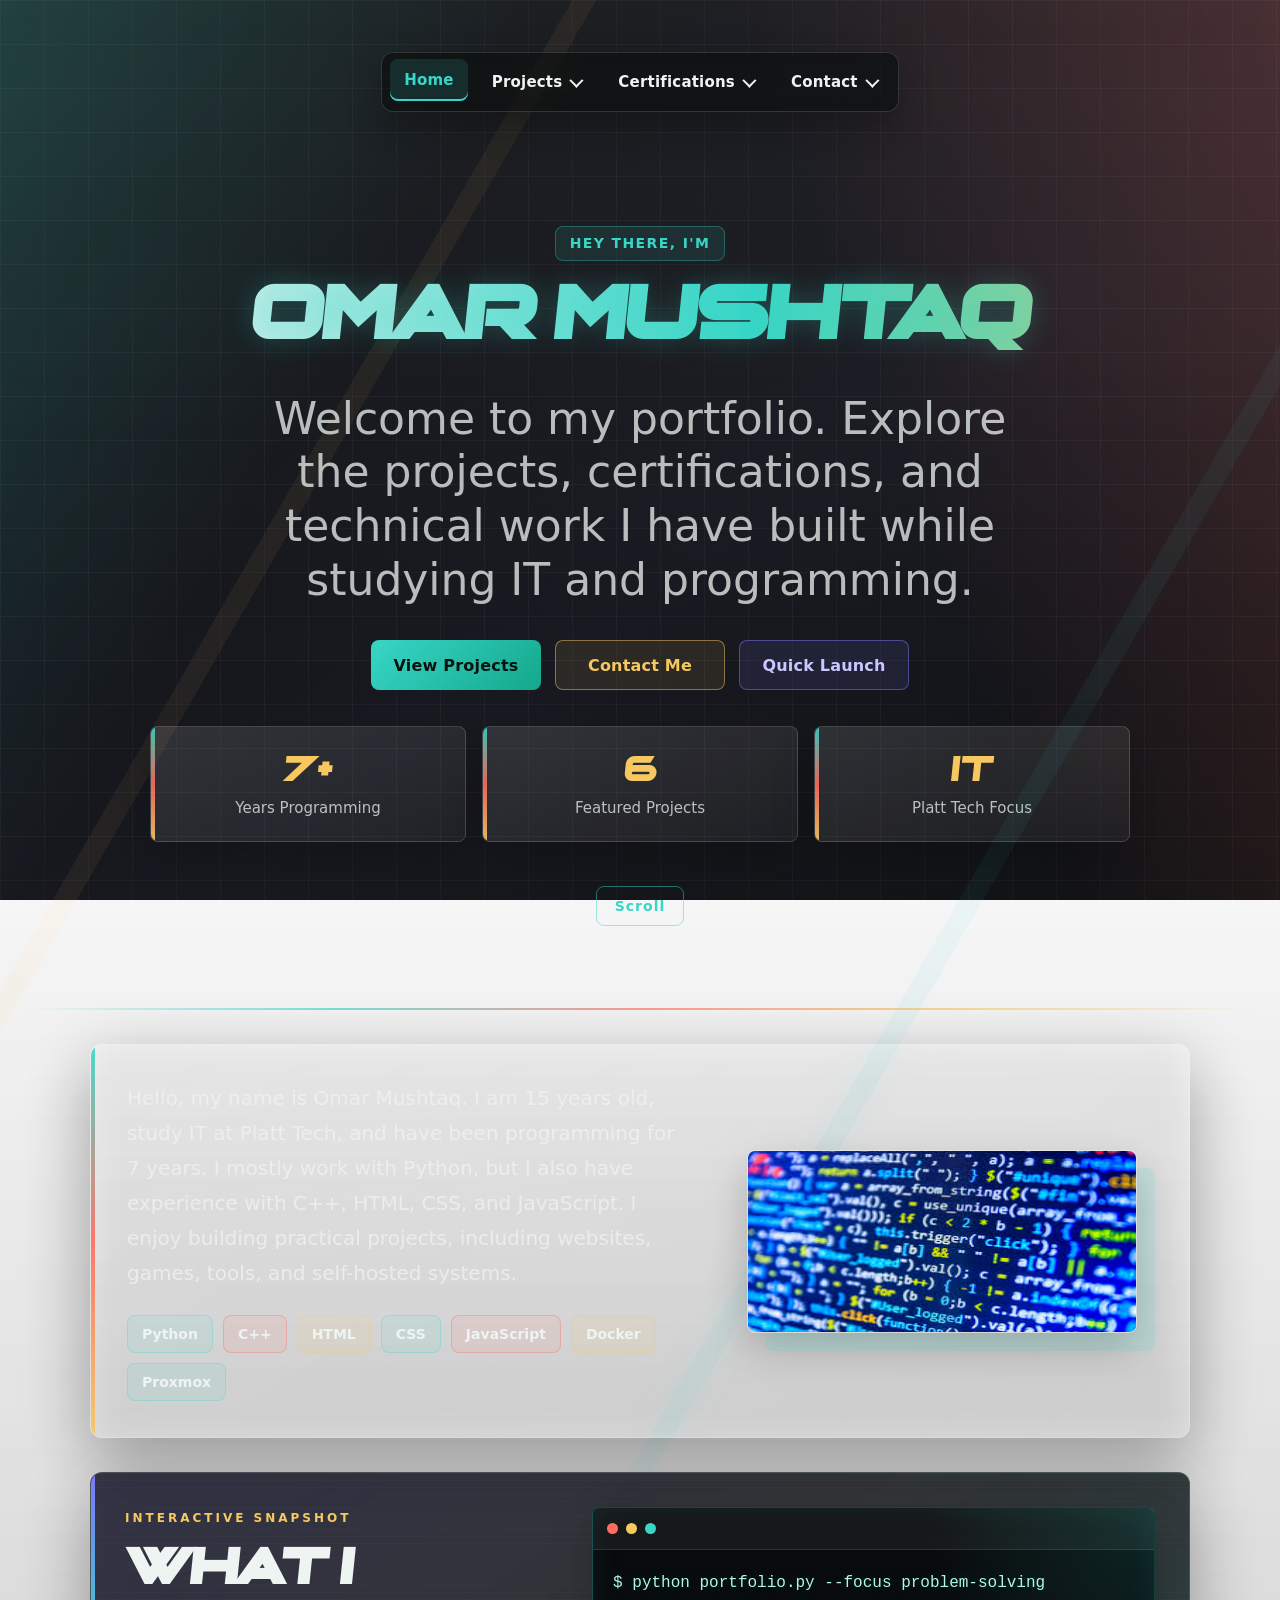
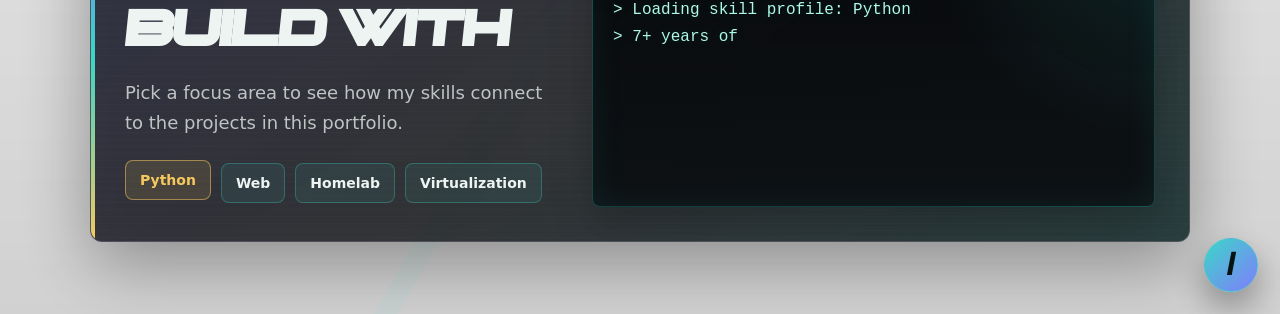
==== commit 84ebe2e2: "Fix navbar visibility issues and dropdown menu conflicts Critical fixes: - Remove JavaScript display" ====
--- a/index.html
+++ b/index.html
@@ -9,13 +9,13 @@
     <link rel="stylesheet" href="styles.css">
 </head>
 <body>
+<div class="navbar-container">
+    <nav class="navbar">
+        <!-- Navigation is rendered from script.js so new sections can be added in one place. -->
+        <ul id="navList"></ul>
+    </nav>
+</div>
 <header id="home">
-    <div>
-        <nav class="navbar">
-            <!-- Navigation is rendered from script.js so new sections can be added in one place. -->
-            <ul id="navList"></ul>
-        </nav>
-    </div>
     <div class="header-content scroll-reveal" data-parallax-speed="0.18">
         <h3 class="active">Hey there, I'm</h3>
         <h1>Omar Mushtaq</h1>
--- a/styles.css
+++ b/styles.css
@@ -279,13 +279,23 @@
 }
 
 /* ===== Navbar ===== */
+.navbar-container {
+    position: sticky;
+    top: 0;
+    z-index: 10;
+    pointer-events: none;
+    padding: 16px 24px;
+    overflow: visible;
+}
+
+.navbar-container > * {
+    pointer-events: auto;
+}
+
 .navbar {
     display: flex;
     justify-content: center;
     margin-top: 20px;
-    position: sticky;
-    top: 16px;
-    z-index: 10;
 }
 
 .navbar ul {
@@ -296,9 +306,10 @@
     align-items: center;
     border: 1px solid var(--line);
     border-radius: var(--radius-soft);
-    background: rgba(12, 14, 16, 0.72);
+    background: rgba(12, 14, 14, 0.72);
     backdrop-filter: blur(18px);
     box-shadow: 0 14px 34px rgba(0, 0, 0, 0.28);
+    overflow: visible;
 }
 
 .navbar a {
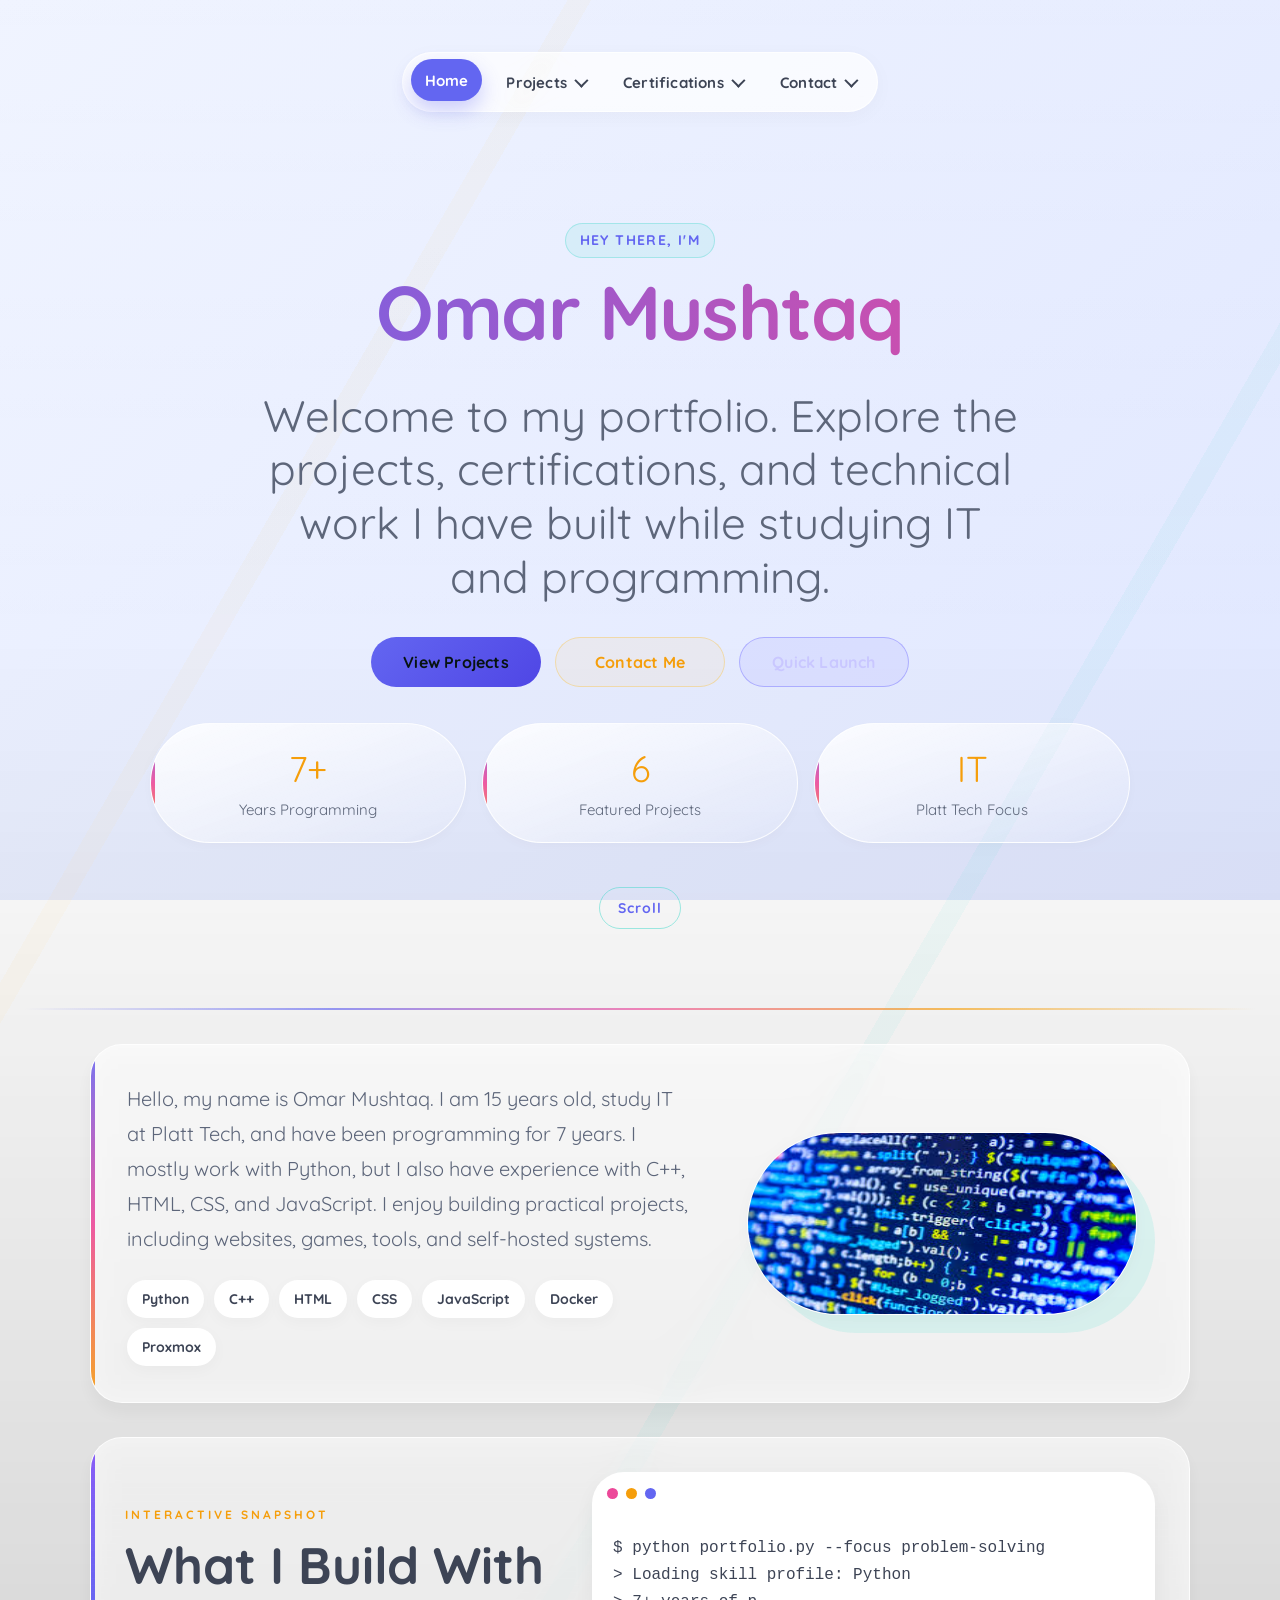
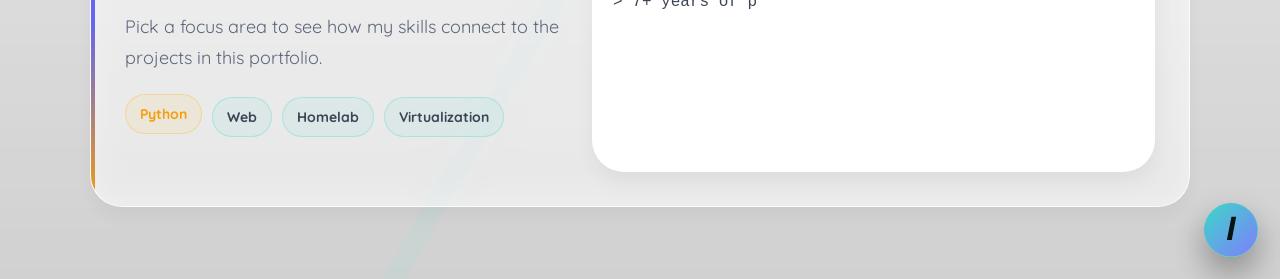
==== commit ac1c1587: "Changed project page styles and themes" ====
--- a/index.html
+++ b/index.html
@@ -4,7 +4,7 @@
     <title>Omar Mushtaq Portfolio</title>
     <meta charset="UTF-8">
     <meta name="viewport" content="width=device-width, initial-scale=1.0">
-    <meta name="theme-color" content="#111315">
+    <meta name="theme-color" content="#f0f4ff">
     <meta name="description" content="Portfolio of Omar Mushtaq, an IT student and programmer building Python projects, web interfaces, Docker services, and homelab systems.">
     <link rel="stylesheet" href="styles.css">
 </head>
--- a/styles.css
+++ b/styles.css
@@ -1,4 +1,6 @@
 /* ===== Font ===== */
+@import url('https://fonts.googleapis.com/css2?family=Quicksand:wght@300;500;700&display=swap');
+
 @font-face {
     font-family: 'retimoa';
     src: url("fonts/retimoa/Retimoa.otf") format('opentype');
@@ -6,25 +8,27 @@
 }
 
 :root {
-    --bg: #111315;
-    --bg-2: #171a1f;
-    --panel: rgba(255, 255, 255, 0.075);
-    --panel-strong: rgba(255, 255, 255, 0.115);
-    --line: rgba(255, 255, 255, 0.14);
-    --line-strong: rgba(255, 255, 255, 0.22);
-    --text: #edf4f2;
-    --muted: rgba(237, 244, 242, 0.75);
-    --cyan: #38d6c7;
-    --teal: #14a88c;
-    --coral: #ff6b5f;
-    --amber: #f6c85f;
-    --violet: #7c77ff;
-    --shadow: 0 22px 70px rgba(0, 0, 0, 0.34);
-    --shadow-soft: 0 16px 42px rgba(0, 0, 0, 0.22);
-    --radius: 8px;
-    --radius-soft: 12px;
-    --display-font: 'retimoa', Georgia, serif;
-    --body-font: Inter, ui-sans-serif, system-ui, -apple-system, BlinkMacSystemFont, "Segoe UI", sans-serif;
+    --bg: #f0f4ff;
+    --bg-2: #e0e7ff;
+    --panel: rgba(255, 255, 255, 0.7);
+    --panel-strong: rgba(255, 255, 255, 0.85);
+    --line: rgba(255, 255, 255, 0.8);
+    --line-strong: rgba(255, 255, 255, 0.9);
+    --text: #3d4455;
+    --muted: #5d667a;
+    --accent: #6366f1;
+    --secondary: #ec4899;
+    --cyan: var(--accent);
+    --teal: #4f46e5;
+    --coral: var(--secondary);
+    --amber: #f59e0b;
+    --violet: #8b5cf6;
+    --shadow: 0 10px 20px rgba(0, 0, 0, 0.05);
+    --shadow-soft: 0 4px 15px rgba(0, 0, 0, 0.03);
+    --radius: 100px;
+    --radius-soft: 32px;
+    --display-font: 'Quicksand', sans-serif;
+    --body-font: 'Quicksand', sans-serif;
 }
 
 @property --shine-angle {
@@ -51,19 +55,13 @@
     overflow-x: hidden;
     color: var(--text);
     font-family: var(--body-font);
-    background:
-        linear-gradient(rgba(255, 255, 255, 0.035) 1px, transparent 1px),
-        linear-gradient(90deg, rgba(255, 255, 255, 0.035) 1px, transparent 1px),
-        linear-gradient(120deg, rgba(56, 214, 199, 0.2), transparent 30%),
-        linear-gradient(250deg, rgba(255, 107, 95, 0.18), transparent 34%),
-        linear-gradient(145deg, var(--bg), #191a21 58%, #101214);
-    background-size: 44px 44px, 44px 44px, auto, auto, auto;
+    background: linear-gradient(135deg, var(--bg) 0%, var(--bg-2) 100%);
     background-attachment: fixed;
 }
 
 ::selection {
-    background: rgba(246, 200, 95, 0.86);
-    color: #111315;
+    background: var(--accent);
+    color: #fff;
 }
 
 ::-webkit-scrollbar {
@@ -169,9 +167,7 @@
     padding: 42px 36px;
     border: 1px solid var(--line);
     border-radius: var(--radius-soft);
-    background:
-        linear-gradient(135deg, rgba(56, 214, 199, 0.14), rgba(255, 255, 255, 0.06) 45%, rgba(255, 107, 95, 0.1)),
-        rgba(17, 19, 21, 0.74);
+    background: var(--panel);
     box-shadow: var(--shadow);
     text-align: center;
     backdrop-filter: blur(16px);
@@ -246,14 +242,12 @@
     font-size: clamp(38px, 6vw, 76px);
     text-align: center;
     margin: 48px 0 0;
-    letter-spacing: 0;
-    background: linear-gradient(90deg, var(--text), var(--cyan), var(--amber), var(--coral), var(--text));
-    background-size: 240% 100%;
+    letter-spacing: -0.02em;
+    background: linear-gradient(to right, var(--accent), var(--secondary));
     background-clip: text;
     -webkit-background-clip: text;
-    text-shadow: 0 0 28px rgba(56, 214, 199, 0.25);
-    animation: titleGradient 8s ease-in-out infinite;
-    transition: transform 0.3s ease, text-shadow 0.3s ease;
+    font-weight: 700;
+    transition: transform 0.3s ease;
 }
 
 h3 {
@@ -305,10 +299,10 @@
     padding: 8px;
     align-items: center;
     border: 1px solid var(--line);
-    border-radius: var(--radius-soft);
-    background: rgba(12, 14, 14, 0.72);
-    backdrop-filter: blur(18px);
-    box-shadow: 0 14px 34px rgba(0, 0, 0, 0.28);
+    border-radius: var(--radius);
+    background: var(--panel);
+    backdrop-filter: blur(10px);
+    box-shadow: 0 4px 20px rgba(0, 0, 0, 0.03);
     overflow: visible;
 }
 
@@ -328,10 +322,10 @@
 
 .navbar a:hover,
 .navbar a.active {
-    background: rgba(56, 214, 199, 0.13);
-    color: var(--cyan);
+    background: var(--accent);
+    color: #fff;
     transform: translateY(-2px);
-    box-shadow: inset 0 -2px 0 currentColor;
+    box-shadow: 0 10px 20px rgba(99, 102, 241, 0.3);
 }
 
 .dropdown {
@@ -355,11 +349,11 @@
 .dropdown-menu {
     list-style: none;
     position: absolute;
-    top: calc(100% + 12px);
+    top: 100%;
     left: 50%;
     min-width: 220px;
     margin: 0;
-    padding: 8px;
+    padding: 12px 8px 8px; /* Added top padding to bridge potential tiny gap */
     border: 1px solid var(--line);
     border-radius: var(--radius-soft);
     background: rgba(16, 18, 21, 0.96);
@@ -371,6 +365,15 @@
     transform: translateX(-50%) translateY(10px);
     transition: opacity 0.25s ease, transform 0.25s ease, visibility 0.25s ease;
     z-index: 20;
+}
+
+.dropdown-menu::before {
+    content: "";
+    position: absolute;
+    top: -12px;
+    left: 0;
+    right: 0;
+    height: 12px;
 }
 
 .dropdown-menu li + li {
@@ -580,30 +583,21 @@
     min-height: 38px;
     padding: 0 14px;
     border-radius: var(--radius);
-    border: 1px solid rgba(56, 214, 199, 0.3);
-    background: rgba(56, 214, 199, 0.09);
+    border: 1px solid var(--line);
+    background: #fff;
     color: var(--text);
     font-size: 14px;
-    font-weight: 850;
+    font-weight: 700;
+    box-shadow: var(--shadow-soft);
     transition: transform 0.25s ease, border-color 0.25s ease, background-color 0.25s ease, color 0.25s ease, box-shadow 0.25s ease;
-}
-
-.skill-pill:nth-child(3n + 2) {
-    border-color: rgba(255, 107, 95, 0.34);
-    background: rgba(255, 107, 95, 0.09);
-}
-
-.skill-pill:nth-child(3n) {
-    border-color: rgba(246, 200, 95, 0.34);
-    background: rgba(246, 200, 95, 0.09);
 }
 
 .skill-pill:hover {
     transform: translateY(-3px) rotate(-1deg);
-    border-color: var(--line-strong);
-    background: var(--panel-strong);
-    color: var(--cyan);
-    box-shadow: 0 10px 24px rgba(56, 214, 199, 0.16);
+    border-color: var(--accent);
+    background: var(--accent);
+    color: #fff;
+    box-shadow: 0 10px 24px rgba(99, 102, 241, 0.16);
 }
 
 .scroll-cue {
@@ -638,7 +632,7 @@
     grid-template-columns: minmax(0, 1.2fr) minmax(280px, 0.9fr);
     gap: 40px;
     align-items: center;
-    background: linear-gradient(145deg, rgba(255, 255, 255, 0.105), rgba(255, 255, 255, 0.045));
+    background: var(--panel);
     border: 1px solid var(--line);
     border-radius: var(--radius-soft);
     backdrop-filter: blur(16px);
@@ -659,9 +653,7 @@
     align-items: stretch;
     border: 1px solid var(--line);
     border-radius: var(--radius-soft);
-    background:
-        linear-gradient(145deg, rgba(124, 119, 255, 0.12), rgba(255, 255, 255, 0.06) 48%, rgba(56, 214, 199, 0.12)),
-        rgba(13, 15, 18, 0.86);
+    background: var(--panel);
     box-shadow: var(--shadow);
     backdrop-filter: blur(16px);
 }
@@ -739,12 +731,10 @@
     z-index: 1;
     overflow: hidden;
     min-height: 300px;
-    border: 1px solid rgba(56, 214, 199, 0.26);
-    border-radius: var(--radius);
-    background:
-        radial-gradient(circle at top right, rgba(56, 214, 199, 0.14), transparent 36%),
-        linear-gradient(180deg, rgba(6, 8, 10, 0.96), rgba(11, 14, 17, 0.92));
-    box-shadow: inset 0 0 32px rgba(56, 214, 199, 0.08), var(--shadow-soft);
+    border: 1px solid var(--line);
+    border-radius: var(--radius-soft);
+    background: #fff;
+    box-shadow: var(--shadow);
 }
 
 .console-window::after {
@@ -786,12 +776,11 @@
     min-height: 236px;
     margin: 0;
     padding: 20px;
-    color: #aef8e8;
+    color: var(--text);
     font-family: "SFMono-Regular", Consolas, "Liberation Mono", monospace;
     font-size: clamp(14px, 2vw, 16px);
     line-height: 1.7;
     white-space: pre-wrap;
-    text-shadow: 0 0 14px rgba(56, 214, 199, 0.2);
 }
 
 /* ===== Image ===== */
@@ -803,7 +792,7 @@
     object-fit: contain;
     border: 1px solid var(--line);
     border-radius: var(--radius-soft);
-    background: rgba(255, 255, 255, 0.06);
+    background: #fff;
     box-shadow: var(--shadow);
 }
 
@@ -876,10 +865,9 @@
     position: relative;
     overflow: hidden;
     padding: 28px;
-    border-radius: var(--radius);
+    border-radius: var(--radius-soft);
     border: 1px solid var(--line);
-    background: linear-gradient(150deg, var(--panel-strong), rgba(255, 255, 255, 0.045));
-    backdrop-filter: blur(14px);
+    background: #fff;
     box-shadow: var(--shadow-soft);
     transition: transform 0.25s ease, border-color 0.25s ease, box-shadow 0.25s ease;
 }
@@ -889,7 +877,7 @@
 .contact-card:hover,
 .contact-note:hover {
     transform: translateY(-6px);
-    border-color: rgba(56, 214, 199, 0.38);
+    border-color: var(--accent);
     box-shadow: var(--shadow);
 }
 
@@ -1027,24 +1015,24 @@
     min-height: 48px;
     margin-top: auto;
     padding: 0 18px;
-    border: 1px solid rgba(56, 214, 199, 0.34);
-    border-radius: var(--radius);
-    background: linear-gradient(135deg, rgba(56, 214, 199, 0.95), rgba(20, 168, 140, 0.95));
-    color: #061412;
+    border: none;
+    border-radius: var(--radius);
+    background: var(--accent);
+    color: #fff;
     cursor: pointer;
     font-family: var(--body-font);
     font-size: 15px;
-    font-weight: 950;
+    font-weight: 700;
     text-align: center;
     text-decoration: none;
     transition: transform 0.25s ease, box-shadow 0.25s ease, background 0.25s ease;
-    box-shadow: 0 12px 24px rgba(20, 168, 140, 0.18);
+    box-shadow: 0 10px 20px rgba(99, 102, 241, 0.3);
 }
 
 .projectButton:hover {
     transform: translateY(-4px);
-    background: linear-gradient(135deg, var(--amber), var(--coral));
-    box-shadow: 0 16px 34px rgba(255, 107, 95, 0.22);
+    background: var(--secondary);
+    box-shadow: 0 10px 20px rgba(236, 72, 153, 0.3);
 }
 
 /* ===== Email Link ===== */
@@ -1053,6 +1041,11 @@
     grid-template-columns: minmax(0, 1.5fr) minmax(260px, 0.9fr);
     gap: 24px;
     align-items: stretch;
+    background: var(--panel);
+    border: 1px solid var(--line);
+    border-radius: var(--radius-soft);
+    padding: 36px;
+    box-shadow: var(--shadow);
 }
 
 .contact-note {
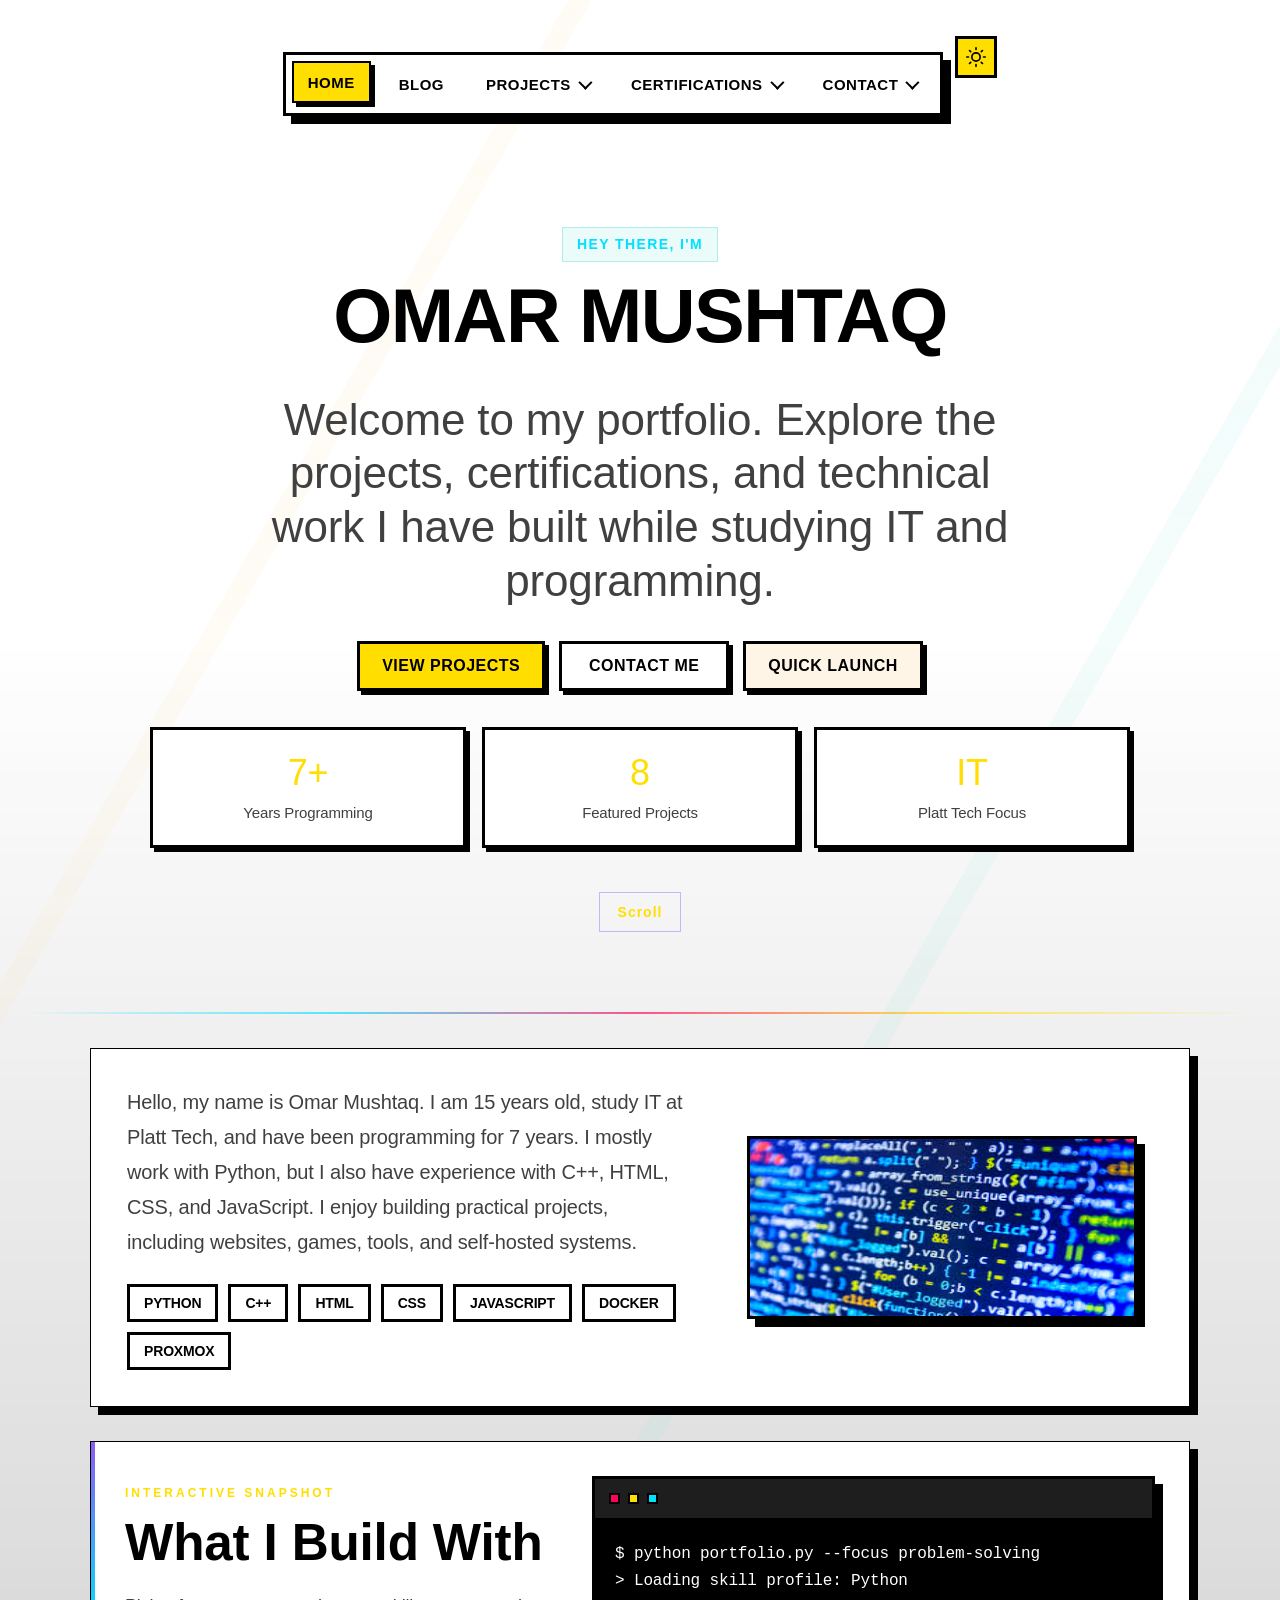
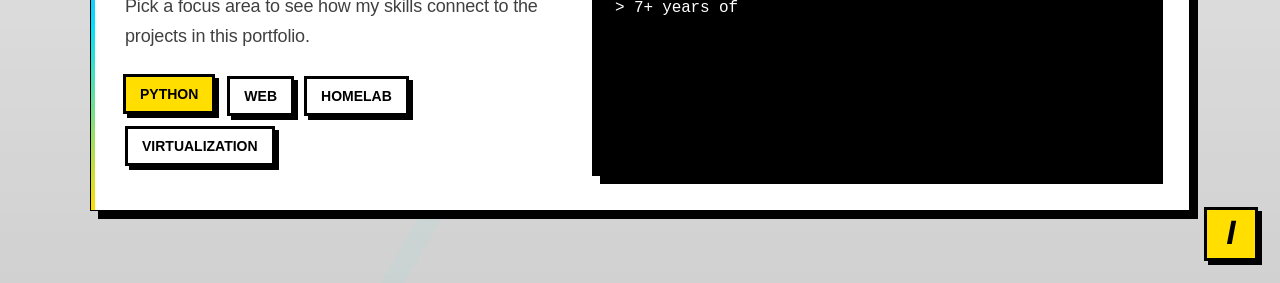
==== commit 367a8f74: "Fixed bugs and updated to a neo brutelost design." ====
--- a/index.html
+++ b/index.html
@@ -49,6 +49,7 @@
             <pre id="consoleOutput"></pre>
         </div>
     </section>
+
 </main>
 <script src="script.js" defer></script>
 </body>
--- a/styles.css
+++ b/styles.css
@@ -1,34 +1,63 @@
 /* ===== Font ===== */
-@import url('https://fonts.googleapis.com/css2?family=Quicksand:wght@300;500;700&display=swap');
-
 @font-face {
-    font-family: 'retimoa';
-    src: url("fonts/retimoa/Retimoa.otf") format('opentype');
+    font-family: 'Archivo Black';
+    src: url("fonts/Archivo_Black/ArchivoBlack-Regular.ttf") format('truetype');
+    font-weight: 400;
     font-display: swap;
 }
 
+@font-face {
+    font-family: 'Inter';
+    src: url("fonts/Inter/static/Inter_18pt-Medium.ttf") format('truetype');
+    font-weight: 500;
+    font-display: swap;
+}
+
+@font-face {
+    font-family: 'JetBrains Mono';
+    src: url("fonts/JetBrains_Mono/static/JetBrainsMono-Regular.ttf") format('truetype');
+    font-weight: 400;
+    font-display: swap;
+}
+
 :root {
-    --bg: #f0f4ff;
-    --bg-2: #e0e7ff;
-    --panel: rgba(255, 255, 255, 0.7);
-    --panel-strong: rgba(255, 255, 255, 0.85);
-    --line: rgba(255, 255, 255, 0.8);
-    --line-strong: rgba(255, 255, 255, 0.9);
-    --text: #3d4455;
-    --muted: #5d667a;
-    --accent: #6366f1;
-    --secondary: #ec4899;
-    --cyan: var(--accent);
-    --teal: #4f46e5;
-    --coral: var(--secondary);
-    --amber: #f59e0b;
+    --bg: #ffffff;
+    --bg-2: #fff5e6;
+    --panel: #ffffff;
+    --panel-strong: #ffffff;
+    --line: #000000;
+    --line-strong: #000000;
+    --text: #000000;
+    --muted: #404040;
+    --accent: #ffde00; /* Bright Yellow */
+    --secondary: #ff5c00; /* Energetic Orange */
+    --cyan: #00e0ff;
+    --teal: #00ffca;
+    --coral: #ff005c;
+    --amber: #ffde00;
     --violet: #8b5cf6;
-    --shadow: 0 10px 20px rgba(0, 0, 0, 0.05);
-    --shadow-soft: 0 4px 15px rgba(0, 0, 0, 0.03);
-    --radius: 100px;
-    --radius-soft: 32px;
-    --display-font: 'Quicksand', sans-serif;
-    --body-font: 'Quicksand', sans-serif;
+    --shadow: 8px 8px 0px #000000;
+    --shadow-soft: 4px 4px 0px #000000;
+    --radius: 0px;
+    --radius-soft: 0px;
+    --radius-pill: 0px;
+    --display-font: 'Archivo Black', sans-serif;
+    --body-font: 'Inter', sans-serif;
+}
+
+[data-theme="dark"] {
+    --bg: #121212;
+    --bg-2: #1e1e1e;
+    --panel: #1e1e1e;
+    --panel-strong: #252525;
+    --line: #ffffff;
+    --line-strong: #ffffff;
+    --text: #ffffff;
+    --muted: #a0a0a0;
+    --accent: #ffde00;
+    --secondary: #ff5c00;
+    --shadow: 8px 8px 0px #ffde00;
+    --shadow-soft: 4px 4px 0px #ffde00;
 }
 
 @property --shine-angle {
@@ -37,7 +66,103 @@
     initial-value: 120deg;
 }
 
-/* ===== Global ===== */
+/* ===== Blog Page ===== */
+.blog-header {
+    padding: 10px 20px 60px;
+    text-align: center;
+    background: var(--bg);
+    border-bottom: 3px solid var(--line);
+}
+
+.blog-container {
+    max-width: 800px;
+    margin: 0 auto;
+    padding: 40px 20px 100px;
+}
+
+.blog-post {
+    background: var(--panel);
+    border: 3px solid var(--line);
+    border-radius: var(--radius);
+    padding: 40px;
+    margin-bottom: 40px;
+    box-shadow: var(--shadow);
+    transition: transform 0.1s ease, box-shadow 0.1s ease;
+}
+
+.blog-post:hover {
+    transform: translate(-4px, -4px);
+    box-shadow: 12px 12px 0px var(--line);
+}
+
+.post-meta {
+    display: flex;
+    gap: 15px;
+    margin-bottom: 20px;
+    font-size: 0.9rem;
+    color: var(--muted);
+}
+
+.post-tag {
+    color: var(--accent);
+    font-weight: 700;
+    text-transform: uppercase;
+    letter-spacing: 0.05em;
+}
+
+.blog-post h2 {
+    font-size: 2.5rem;
+    margin: 0 0 30px 0;
+    font-family: var(--display-font);
+    color: var(--text);
+}
+
+.post-content h3 {
+    font-size: 1.25rem;
+    margin: 25px 0 10px;
+    color: var(--accent);
+    font-family: var(--display-font);
+}
+
+.post-content p {
+    line-height: 1.8;
+    margin-bottom: 20px;
+    color: var(--text);
+}
+
+.reading-summary, .reading-analysis, .reading-opinion {
+    margin-bottom: 30px;
+    border-left: 3px solid var(--line);
+    padding-left: 20px;
+}
+
+.template-instructions {
+    padding: 20px;
+}
+
+.template-instructions pre {
+    background: rgba(0, 0, 0, 0.1);
+    padding: 15px;
+    border-radius: 8px;
+    overflow-x: auto;
+    font-size: 0.85rem;
+    margin-top: 15px;
+    color: var(--text);
+}
+
+[data-theme="dark"] .template-instructions pre {
+    background: rgba(0, 0, 0, 0.3);
+}
+
+@media (max-width: 768px) {
+    .blog-post {
+        padding: 25px;
+    }
+    
+    .blog-post h2 {
+        font-size: 1.8rem;
+    }
+}
 * {
     box-sizing: border-box;
 }
@@ -55,8 +180,130 @@
     overflow-x: hidden;
     color: var(--text);
     font-family: var(--body-font);
-    background: linear-gradient(135deg, var(--bg) 0%, var(--bg-2) 100%);
+    background: var(--bg);
     background-attachment: fixed;
+    transition: background 0.4s ease, color 0.4s ease;
+    letter-spacing: -0.01em;
+}
+
+h1, h2, h3, h4, h5, h6 {
+    font-family: var(--display-font);
+}
+
+[data-theme="dark"] body::before {
+    mix-blend-mode: soft-light;
+    opacity: 0.3;
+}
+
+[data-theme="dark"] .certification-card img {
+    background: rgba(15, 23, 42, 0.8);
+}
+
+[data-theme="dark"] .penny-table th {
+    background: var(--bg-2);
+}
+
+[data-theme="dark"] .penny-results .stat-card {
+    background: var(--bg-2);
+}
+
+[data-theme="dark"] .quick-launch-panel {
+    background: rgba(15, 23, 42, 0.95);
+    border-color: rgba(255, 255, 255, 0.1);
+}
+
+[data-theme="dark"] .quick-launch-search {
+    background: rgba(30, 41, 59, 0.8);
+    border-color: rgba(255, 255, 255, 0.1);
+}
+
+[data-theme="dark"] .quick-launch-result:hover {
+    background: rgba(255, 255, 255, 0.05);
+}
+
+[data-theme="dark"] .console-window {
+    background: #000;
+}
+
+[data-theme="dark"] .console-header {
+    background: #111;
+}
+
+[data-theme="dark"] .dropdown-menu {
+    background: var(--bg-2);
+    border-color: var(--line);
+    box-shadow: 0 10px 30px rgba(0, 0, 0, 0.4);
+}
+
+[data-theme="dark"] .dropdown-menu li a:hover {
+    background: rgba(255, 255, 255, 0.05);
+}
+
+/* Fix for skill pills contrast */
+[data-theme="dark"] .skill-pill {
+    background: rgba(129, 140, 248, 0.1);
+    color: var(--accent);
+    border-color: rgba(129, 140, 248, 0.2);
+}
+
+/* Fix for project button on dark */
+[data-theme="dark"] .projectButton {
+    background: var(--accent);
+    color: #fff;
+}
+
+[data-theme="dark"] .projectButton:hover {
+    background: #6366f1; /* Brighter on hover */
+    box-shadow: 0 8px 20px rgba(99, 102, 241, 0.3);
+}
+
+.theme-toggle {
+    display: flex;
+    align-items: center;
+    justify-content: center;
+    width: 42px;
+    height: 42px;
+    margin-left: 12px;
+    border: 3px solid var(--line);
+    border-radius: var(--radius);
+    background: var(--accent);
+    color: #000;
+    cursor: pointer;
+    transition: all 0.1s ease;
+    z-index: 1000;
+}
+
+@media (max-width: 768px) {
+    .theme-toggle {
+        position: fixed;
+        bottom: 24px;
+        right: 80px; /* To the left of the quick launch button if it's there */
+        margin-left: 0;
+        box-shadow: var(--shadow);
+    }
+}
+
+.theme-toggle:hover {
+    transform: translate(-2px, -2px);
+    background: var(--secondary);
+    box-shadow: 4px 4px 0px var(--line);
+}
+
+.theme-toggle .icon-sun { display: block; }
+.theme-toggle .icon-moon { display: none; }
+
+[data-theme="dark"] .theme-toggle .icon-sun { display: none; }
+[data-theme="dark"] .theme-toggle .icon-moon { display: block; }
+.theme-toggle svg {
+    transition: transform 0.5s cubic-bezier(0.4, 0, 0.2, 1);
+}
+
+.theme-toggle:active svg {
+    transform: scale(0.8) rotate(-15deg);
+}
+
+[data-theme="dark"] .theme-toggle svg {
+    transform: rotate(360deg);
 }
 
 ::selection {
@@ -238,23 +485,23 @@
 }
 
 h1 {
-    color: transparent;
+    color: var(--text);
     font-size: clamp(38px, 6vw, 76px);
     text-align: center;
     margin: 48px 0 0;
     letter-spacing: -0.02em;
-    background: linear-gradient(to right, var(--accent), var(--secondary));
-    background-clip: text;
-    -webkit-background-clip: text;
-    font-weight: 700;
+    font-weight: 900;
+    text-transform: uppercase;
     transition: transform 0.3s ease;
 }
 
 h3 {
     text-align: center;
     margin-top: 20px;
-    color: var(--cyan);
-    transition: color 0.3s ease, transform 0.3s ease, text-shadow 0.3s ease;
+    color: var(--secondary);
+    text-transform: uppercase;
+    font-weight: 900;
+    transition: all 0.3s ease;
 }
 
 h1:hover,
@@ -298,11 +545,10 @@
     gap: 10px;
     padding: 8px;
     align-items: center;
-    border: 1px solid var(--line);
+    border: 3px solid var(--line);
     border-radius: var(--radius);
     background: var(--panel);
-    backdrop-filter: blur(10px);
-    box-shadow: 0 4px 20px rgba(0, 0, 0, 0.03);
+    box-shadow: var(--shadow);
     overflow: visible;
 }
 
@@ -311,21 +557,23 @@
     align-items: center;
     min-height: 42px;
     padding: 0 14px;
-    border-radius: var(--radius);
+    border: 2px solid transparent;
     color: var(--text);
     text-decoration: none;
     font-size: 15px;
     font-weight: 800;
-    letter-spacing: 0.2px;
-    transition: color 0.25s ease, transform 0.25s ease, background-color 0.25s ease, box-shadow 0.25s ease;
+    letter-spacing: 0.5px;
+    text-transform: uppercase;
+    transition: all 0.2s ease;
 }
 
 .navbar a:hover,
 .navbar a.active {
     background: var(--accent);
-    color: #fff;
-    transform: translateY(-2px);
-    box-shadow: 0 10px 20px rgba(99, 102, 241, 0.3);
+    color: #000;
+    border-color: var(--line);
+    transform: translate(-2px, -2px);
+    box-shadow: 4px 4px 0px var(--line);
 }
 
 .dropdown {
@@ -422,7 +670,7 @@
     margin: 0 auto 8px;
     padding: 8px 14px;
     border: 1px solid rgba(56, 214, 199, 0.32);
-    border-radius: var(--radius);
+    border-radius: var(--radius-pill);
     background: rgba(56, 214, 199, 0.1);
     color: var(--cyan);
     font-family: var(--body-font);
@@ -458,53 +706,40 @@
     min-width: 170px;
     min-height: 50px;
     padding: 0 22px;
+    border: 3px solid var(--line);
     border-radius: var(--radius);
     text-decoration: none;
     font-size: 16px;
     font-weight: 900;
-    letter-spacing: 0.2px;
-    transition: transform 0.25s ease, box-shadow 0.25s ease, background-color 0.25s ease, color 0.25s ease;
-}
-
-.hero-button::after,
-.projectButton::after,
-#emailLink::after {
-    content: "";
-    position: absolute;
-    inset: -40% auto -40% -60%;
-    width: 45%;
-    pointer-events: none;
-    background: linear-gradient(90deg, transparent, rgba(255, 255, 255, 0.46), transparent);
-    transform: skewX(-18deg);
-    transition: left 0.55s ease;
+    letter-spacing: 0.5px;
+    text-transform: uppercase;
+    transition: transform 0.1s ease, box-shadow 0.1s ease;
+    box-shadow: var(--shadow-soft);
 }
 
 .hero-button:hover {
-    transform: translateY(-4px);
-    box-shadow: 0 18px 34px rgba(0, 0, 0, 0.32);
-}
-
-.hero-button:hover::after,
-.projectButton:hover::after,
-#emailLink:hover::after {
-    left: 120%;
+    transform: translate(-2px, -2px);
+    box-shadow: 6px 6px 0px var(--line);
+}
+
+.hero-button:active {
+    transform: translate(0, 0);
+    box-shadow: 0px 0px 0px var(--line);
 }
 
 .hero-button-primary {
-    background: linear-gradient(135deg, var(--cyan), var(--teal));
-    color: #071311;
+    background: var(--accent);
+    color: #000;
 }
 
 .hero-button-secondary {
-    border: 1px solid rgba(246, 200, 95, 0.48);
-    background: rgba(246, 200, 95, 0.09);
-    color: var(--amber);
+    background: var(--bg);
+    color: var(--text);
 }
 
 .hero-button-tertiary {
-    border: 1px solid rgba(124, 119, 255, 0.48);
-    background: rgba(124, 119, 255, 0.11);
-    color: #c9c7ff;
+    background: var(--bg-2);
+    color: var(--text);
 }
 
 .hero-stats {
@@ -523,10 +758,9 @@
     flex-direction: column;
     align-items: center;
     gap: 8px;
-    background: linear-gradient(160deg, var(--panel-strong), rgba(255, 255, 255, 0.045));
-    border: 1px solid var(--line);
+    background: var(--panel);
+    border: 3px solid var(--line);
     border-radius: var(--radius);
-    backdrop-filter: blur(14px);
     box-shadow: var(--shadow-soft);
 }
 
@@ -536,18 +770,13 @@
 .contact-card::before,
 .contact-note::before,
 .imgP::before {
-    content: "";
-    position: absolute;
-    inset: 0 auto 0 0;
-    width: 4px;
-    background: linear-gradient(180deg, var(--cyan), var(--coral), var(--amber));
-    opacity: 0.9;
+    display: none;
 }
 
 .stat-value {
     font-family: var(--display-font);
     font-size: 36px;
-    color: var(--amber);
+    color: var(--accent);
 }
 
 .stat-label {
@@ -582,22 +811,21 @@
     align-items: center;
     min-height: 38px;
     padding: 0 14px;
-    border-radius: var(--radius);
-    border: 1px solid var(--line);
+    border: 3px solid var(--line);
     background: #fff;
     color: var(--text);
     font-size: 14px;
-    font-weight: 700;
-    box-shadow: var(--shadow-soft);
-    transition: transform 0.25s ease, border-color 0.25s ease, background-color 0.25s ease, color 0.25s ease, box-shadow 0.25s ease;
+    font-weight: 900;
+    text-transform: uppercase;
+    transition: all 0.1s ease;
 }
 
 .skill-pill:hover {
-    transform: translateY(-3px) rotate(-1deg);
-    border-color: var(--accent);
+    transform: translate(-2px, -2px);
+    border-color: var(--line);
     background: var(--accent);
-    color: #fff;
-    box-shadow: 0 10px 24px rgba(99, 102, 241, 0.16);
+    color: #000;
+    box-shadow: 4px 4px 0px var(--line);
 }
 
 .scroll-cue {
@@ -605,20 +833,20 @@
     width: fit-content;
     margin: 44px auto 0;
     padding: 11px 18px;
-    border: 1px solid rgba(56, 214, 199, 0.48);
-    border-radius: var(--radius);
+    border: 1px solid rgba(99, 102, 241, 0.4);
+    border-radius: var(--radius-pill);
     text-decoration: none;
-    color: var(--cyan);
+    color: var(--accent);
     font-size: 14px;
-    font-weight: 900;
+    font-weight: 700;
     letter-spacing: 1px;
     transition: transform 0.3s ease, background-color 0.3s ease, border-color 0.3s ease;
     animation: floatCue 2.4s ease-in-out infinite;
 }
 
 .scroll-cue:hover {
-    background: rgba(56, 214, 199, 0.12);
-    border-color: var(--cyan);
+    background: rgba(99, 102, 241, 0.1);
+    border-color: var(--accent);
     transform: translateY(-4px);
 }
 
@@ -707,23 +935,26 @@
 .console-filters button {
     min-height: 40px;
     padding: 0 14px;
-    border: 1px solid rgba(56, 214, 199, 0.3);
+    border: 3px solid var(--line);
     border-radius: var(--radius);
-    background: rgba(56, 214, 199, 0.08);
+    background: var(--panel);
     color: var(--text);
     cursor: pointer;
     font: inherit;
     font-size: 14px;
     font-weight: 900;
-    transition: transform 0.2s ease, border-color 0.2s ease, background-color 0.2s ease, color 0.2s ease;
+    text-transform: uppercase;
+    transition: all 0.1s ease;
+    box-shadow: var(--shadow-soft);
 }
 
 .console-filters button:hover,
 .console-filters button.is-active {
-    transform: translateY(-3px);
-    border-color: rgba(246, 200, 95, 0.52);
-    background: rgba(246, 200, 95, 0.12);
-    color: var(--amber);
+    transform: translate(-2px, -2px);
+    border-color: var(--line);
+    background: var(--accent);
+    color: #000;
+    box-shadow: 4px 4px 0px var(--line);
 }
 
 .console-window {
@@ -731,10 +962,11 @@
     z-index: 1;
     overflow: hidden;
     min-height: 300px;
-    border: 1px solid var(--line);
-    border-radius: var(--radius-soft);
-    background: #fff;
+    border: 3px solid var(--line);
+    border-radius: var(--radius);
+    background: #000;
     box-shadow: var(--shadow);
+    font-family: "JetBrains Mono", "SFMono-Regular", Consolas, "Liberation Mono", monospace;
 }
 
 .console-window::after {
@@ -753,14 +985,14 @@
     align-items: center;
     gap: 8px;
     padding: 0 14px;
-    border-bottom: 1px solid rgba(255, 255, 255, 0.1);
-    background: rgba(255, 255, 255, 0.055);
+    border-bottom: 3px solid var(--line);
+    background: #1e1e1e;
 }
 
 .console-topbar span {
     width: 11px;
     height: 11px;
-    border-radius: 50%;
+    border: 2px solid #000;
     background: var(--coral);
 }
 
@@ -776,7 +1008,7 @@
     min-height: 236px;
     margin: 0;
     padding: 20px;
-    color: var(--text);
+    color: #fff;
     font-family: "SFMono-Regular", Consolas, "Liberation Mono", monospace;
     font-size: clamp(14px, 2vw, 16px);
     line-height: 1.7;
@@ -786,31 +1018,32 @@
 /* ===== Image ===== */
 .projectImages {
     display: block;
-    width: min(100%, 720px);
-    max-height: 680px;
+    width: min(100%, 820px);
+    max-height: 520px;
     margin: 32px auto 24px;
-    object-fit: contain;
+    object-fit: cover;
+    object-position: top;
     border: 1px solid var(--line);
     border-radius: var(--radius-soft);
-    background: #fff;
+    background: var(--panel);
     box-shadow: var(--shadow);
+    overflow: hidden;
 }
 
 #omarImage {
     width: min(100%, 390px);
     display: block;
     margin: 0 auto;
-    border-radius: var(--radius);
-    border: 1px solid var(--line);
-    box-shadow: 18px 18px 0 rgba(56, 214, 199, 0.13), var(--shadow-soft);
+    border: 3px solid var(--line);
+    box-shadow: var(--shadow);
     filter: saturate(1.08) contrast(1.04);
     transition: transform 0.4s ease, box-shadow 0.4s ease, filter 0.4s ease;
 }
 
 #omarImage:hover {
-    transform: translateY(-8px) rotate(1deg) scale(1.02);
+    transform: translate(-8px, -8px);
     filter: saturate(1.22) contrast(1.08);
-    box-shadow: 14px 14px 0 rgba(255, 107, 95, 0.18), var(--shadow);
+    box-shadow: 16px 16px 0px var(--line);
 }
 
 /* ===== Projects Section ===== */
@@ -867,7 +1100,8 @@
     padding: 28px;
     border-radius: var(--radius-soft);
     border: 1px solid var(--line);
-    background: #fff;
+    background: var(--panel);
+    backdrop-filter: blur(10px);
     box-shadow: var(--shadow-soft);
     transition: transform 0.25s ease, border-color 0.25s ease, box-shadow 0.25s ease;
 }
@@ -906,10 +1140,11 @@
     object-fit: contain;
     object-position: center;
     padding: 12px;
-    border-radius: var(--radius);
+    border-radius: var(--radius-soft);
     background: #f8fbfb;
     box-sizing: border-box;
     box-shadow: inset 0 0 0 1px rgba(17, 19, 21, 0.08);
+    overflow: hidden;
 }
 
 .certification-meta {
@@ -924,12 +1159,12 @@
     align-items: center;
     min-height: 34px;
     padding: 0 12px;
-    border-radius: var(--radius);
-    background: rgba(246, 200, 95, 0.1);
-    border: 1px solid rgba(246, 200, 95, 0.28);
-    color: var(--amber);
+    border-radius: var(--radius-pill);
+    background: rgba(99, 102, 241, 0.1);
+    border: 1px solid rgba(99, 102, 241, 0.2);
+    color: var(--accent);
     font-size: 13px;
-    font-weight: 850;
+    font-weight: 700;
 }
 
 .certification-card .projectButton {
@@ -939,22 +1174,24 @@
     margin-top: 8px;
 }
 
-.project-card {
+.project-card,
+.certification-card {
     display: flex;
     flex-direction: column;
     align-items: flex-start;
     gap: 16px;
     text-align: left;
-}
-
-.project-card:nth-child(odd):hover,
-.certification-card:nth-child(odd):hover {
-    transform: translateY(-7px) rotate(-0.5deg);
-}
-
-.project-card:nth-child(even):hover,
-.certification-card:nth-child(even):hover {
-    transform: translateY(-7px) rotate(0.5deg);
+    background: var(--panel);
+    border: 3px solid var(--line);
+    padding: 24px;
+    box-shadow: var(--shadow);
+    transition: transform 0.1s ease, box-shadow 0.1s ease;
+}
+
+.project-card:hover,
+.certification-card:hover {
+    transform: translate(-4px, -4px);
+    box-shadow: 12px 12px 0px var(--line);
 }
 
 .project-card h2,
@@ -979,29 +1216,26 @@
     width: fit-content;
     display: inline-flex;
     align-items: center;
-    padding: 8px 11px;
-    border-radius: var(--radius);
-    background: rgba(56, 214, 199, 0.1);
-    border: 1px solid rgba(56, 214, 199, 0.3);
-    color: var(--cyan);
+    padding: 6px 12px;
+    border: 2px solid var(--line);
+    background: var(--accent);
+    color: #000;
     font-size: 12px;
     line-height: 1.2;
-    font-weight: 950;
+    font-weight: 900;
     letter-spacing: 1px;
     text-transform: uppercase;
     white-space: normal;
 }
 
 .project-card:nth-child(2n) .project-tag {
-    background: rgba(255, 107, 95, 0.1);
-    border-color: rgba(255, 107, 95, 0.3);
-    color: var(--coral);
+    background: var(--secondary);
+    color: #000;
 }
 
 .project-card:nth-child(3n) .project-tag {
-    background: rgba(246, 200, 95, 0.1);
-    border-color: rgba(246, 200, 95, 0.3);
-    color: var(--amber);
+    background: var(--cyan);
+    color: #000;
 }
 
 /* ===== Buttons ===== */
@@ -1015,24 +1249,30 @@
     min-height: 48px;
     margin-top: auto;
     padding: 0 18px;
-    border: none;
+    border: 3px solid var(--line);
     border-radius: var(--radius);
     background: var(--accent);
-    color: #fff;
+    color: #000;
     cursor: pointer;
-    font-family: var(--body-font);
-    font-size: 15px;
-    font-weight: 700;
+    font-family: var(--display-font);
+    font-size: 16px;
+    font-weight: 900;
     text-align: center;
     text-decoration: none;
-    transition: transform 0.25s ease, box-shadow 0.25s ease, background 0.25s ease;
-    box-shadow: 0 10px 20px rgba(99, 102, 241, 0.3);
+    text-transform: uppercase;
+    transition: transform 0.1s ease, box-shadow 0.1s ease;
+    box-shadow: var(--shadow-soft);
 }
 
 .projectButton:hover {
-    transform: translateY(-4px);
+    transform: translate(-2px, -2px);
     background: var(--secondary);
-    box-shadow: 0 10px 20px rgba(236, 72, 153, 0.3);
+    box-shadow: 6px 6px 0px var(--line);
+}
+
+.projectButton:active {
+    transform: translate(0, 0);
+    box-shadow: 0px 0px 0px var(--line);
 }
 
 /* ===== Email Link ===== */
@@ -1083,20 +1323,21 @@
     max-width: 100%;
     min-height: 48px;
     padding: 0 18px;
-    border: 1px solid rgba(56, 214, 199, 0.45);
-    border-radius: var(--radius);
-    color: var(--cyan);
+    border: 1px solid var(--accent);
+    border-radius: var(--radius-pill);
+    color: var(--accent);
     font-size: 18px;
-    font-weight: 900;
+    font-weight: 700;
     text-decoration: none;
     overflow-wrap: anywhere;
     transition: all 0.25s ease;
 }
 
 #emailLink:hover {
-    background-color: var(--cyan);
-    color: #061412;
+    background-color: var(--accent);
+    color: #fff;
     transform: translateY(-3px);
+    box-shadow: 0 10px 20px rgba(99, 102, 241, 0.2);
 }
 
 .quick-launch-button {
@@ -1106,23 +1347,23 @@
     z-index: 30;
     width: 54px;
     height: 54px;
-    border: 1px solid rgba(56, 214, 199, 0.48);
-    border-radius: 50%;
-    background:
-        linear-gradient(135deg, rgba(56, 214, 199, 0.98), rgba(124, 119, 255, 0.94));
-    color: #071311;
+    border: 3px solid var(--line);
+    border-radius: var(--radius);
+    background: var(--accent);
+    color: #000;
     cursor: pointer;
     font-size: 30px;
     font-weight: 950;
     line-height: 1;
-    box-shadow: 0 16px 34px rgba(0, 0, 0, 0.36);
-    transition: transform 0.25s ease, box-shadow 0.25s ease;
+    box-shadow: var(--shadow-soft);
+    transition: all 0.1s ease;
 }
 
 .quick-launch-button:hover,
 .quick-launch-button:focus-visible {
-    transform: translateY(-4px) scale(1.04);
-    box-shadow: 0 20px 42px rgba(56, 214, 199, 0.22);
+    transform: translate(-4px, -4px);
+    background: var(--secondary);
+    box-shadow: 8px 8px 0px var(--line);
 }
 
 .quick-launch {
@@ -1132,12 +1373,11 @@
     display: grid;
     place-items: start center;
     padding: 8vh 18px 24px;
-    background: rgba(6, 8, 10, 0.68);
-    backdrop-filter: blur(12px);
+    background: rgba(0, 0, 0, 0.8);
     opacity: 0;
     visibility: hidden;
     pointer-events: none;
-    transition: opacity 0.25s ease, visibility 0.25s ease;
+    transition: opacity 0.2s ease, visibility 0.2s ease;
 }
 
 .quick-launch.is-open {
@@ -1149,13 +1389,11 @@
 .quick-launch-panel {
     width: min(680px, 100%);
     overflow: hidden;
-    border: 1px solid var(--line-strong);
-    border-radius: var(--radius-soft);
-    background:
-        linear-gradient(145deg, rgba(56, 214, 199, 0.13), rgba(255, 255, 255, 0.08) 42%, rgba(124, 119, 255, 0.12)),
-        rgba(15, 17, 20, 0.96);
+    border: 3px solid var(--line);
+    border-radius: var(--radius);
+    background: var(--bg);
     box-shadow: var(--shadow);
-    transform: translateY(18px) scale(0.98);
+    transform: translateY(18px);
     transition: transform 0.25s ease;
 }
 
@@ -1179,19 +1417,19 @@
     flex: 0 0 auto;
     width: 40px;
     height: 40px;
-    border: 1px solid rgba(255, 255, 255, 0.18);
+    border: 3px solid var(--line);
     border-radius: var(--radius);
-    background: rgba(255, 255, 255, 0.08);
-    color: var(--text);
+    background: var(--accent);
+    color: #000;
     cursor: pointer;
     font-size: 18px;
     font-weight: 950;
-}
-
-.quick-launch-close:hover,
-.quick-launch-close:focus-visible {
-    border-color: rgba(255, 107, 95, 0.56);
-    color: var(--coral);
+    transition: all 0.1s ease;
+}
+
+.quick-launch-close:hover {
+    transform: translate(-2px, -2px);
+    box-shadow: 4px 4px 0px var(--line);
 }
 
 .quick-launch-search {
@@ -1210,10 +1448,10 @@
     width: 100%;
     min-height: 54px;
     padding: 0 16px;
-    border: 1px solid var(--line);
+    border: 3px solid var(--line);
     border-radius: var(--radius);
     outline: none;
-    background: rgba(8, 10, 12, 0.82);
+    background: var(--bg-2);
     color: var(--text);
     font: inherit;
     font-size: 16px;
@@ -1222,8 +1460,8 @@
 }
 
 .quick-launch-search input:focus {
-    border-color: var(--cyan);
-    box-shadow: 0 0 0 3px rgba(56, 214, 199, 0.14);
+    border-color: var(--accent);
+    background: var(--bg);
 }
 
 .quick-launch-results {
@@ -1239,25 +1477,27 @@
     align-items: center;
     min-height: 58px;
     padding: 12px;
-    border-radius: var(--radius);
+    border: 2px solid transparent;
     color: var(--text);
     text-decoration: none;
-    transition: background-color 0.2s ease, transform 0.2s ease;
+    transition: all 0.1s ease;
 }
 
 .quick-launch-result:hover,
 .quick-launch-result:focus-visible {
-    background: rgba(56, 214, 199, 0.1);
-    transform: translateX(4px);
+    background: var(--bg-2);
+    border-color: var(--line);
+    transform: translate(-2px, -2px);
+    box-shadow: 4px 4px 0px var(--line);
 }
 
 .quick-launch-type {
     width: fit-content;
     max-width: 100%;
-    padding: 7px 10px;
-    border: 1px solid rgba(246, 200, 95, 0.28);
-    border-radius: var(--radius);
-    color: var(--amber);
+    padding: 6px 10px;
+    border: 2px solid var(--line);
+    background: var(--accent);
+    color: #000;
     font-size: 12px;
     font-weight: 950;
     text-transform: uppercase;
@@ -1276,13 +1516,13 @@
 
 .scroll-reveal {
     opacity: 0;
-    filter: blur(10px);
-    transition: opacity 0.8s ease, filter 0.8s ease;
+    transform: translateY(20px);
+    transition: opacity 0.4s ease, transform 0.4s ease;
 }
 
 .scroll-reveal.is-visible {
     opacity: 1;
-    filter: blur(0);
+    transform: translateY(0);
 }
 
 @keyframes floatCue {
@@ -1320,25 +1560,23 @@
     max-width: 900px;
     margin: 24px auto 64px;
     padding: 26px 28px;
-    border: 1px solid var(--line);
+    border: 3px solid var(--line);
     border-radius: var(--radius);
-    background: linear-gradient(150deg, var(--panel-strong), rgba(255, 255, 255, 0.045));
+    background: var(--panel);
     box-shadow: var(--shadow-soft);
     text-align: center;
     line-height: 1.8;
     color: var(--muted);
-    backdrop-filter: blur(14px);
 }
 
 .penny-tool {
     max-width: 980px;
     margin: 0 auto 72px;
     padding: 30px;
-    border: 1px solid var(--line);
-    border-radius: var(--radius-soft);
-    background: linear-gradient(150deg, var(--panel-strong), rgba(255, 255, 255, 0.045));
+    border: 3px solid var(--line);
+    border-radius: var(--radius);
+    background: var(--panel);
     box-shadow: var(--shadow);
-    backdrop-filter: blur(14px);
 }
 
 .penny-tool-header {
@@ -1369,9 +1607,9 @@
     display: flex;
     flex-direction: column;
     gap: 8px;
-    color: var(--amber);
+    color: var(--accent);
     font-size: 13px;
-    font-weight: 950;
+    font-weight: 700;
     letter-spacing: 1px;
     text-transform: uppercase;
 }
@@ -1380,23 +1618,23 @@
     width: 100%;
     min-height: 48px;
     padding: 0 14px;
-    border: 1px solid var(--line);
+    border: 3px solid var(--line);
     border-radius: var(--radius);
-    background: rgba(10, 12, 14, 0.78);
+    background: var(--panel);
     color: var(--text);
     font: inherit;
-    outline: none;
 }
 
 .penny-form input:focus {
-    border-color: var(--cyan);
-    box-shadow: 0 0 0 3px rgba(56, 214, 199, 0.14);
+    border-color: var(--accent);
+    box-shadow: 0 0 0 3px rgba(99, 102, 241, 0.14);
 }
 
 .penny-results {
     display: grid;
     grid-template-columns: repeat(3, minmax(0, 1fr));
-    gap: 14px;
+    gap: 16px;
+    margin: 24px 0;
 }
 
 .penny-results .stat-value {
@@ -1407,9 +1645,9 @@
 .penny-summary {
     margin: 22px 0;
     padding: 16px 18px;
-    border-left: 4px solid var(--cyan);
-    border-radius: var(--radius);
-    background: rgba(56, 214, 199, 0.09);
+    border-left: 4px solid var(--accent);
+    border-radius: var(--radius-soft);
+    background: rgba(99, 102, 241, 0.08);
     color: var(--text);
     line-height: 1.6;
 }
@@ -1418,7 +1656,7 @@
     max-height: 420px;
     overflow: auto;
     border: 1px solid var(--line);
-    border-radius: var(--radius);
+    border-radius: var(--radius-soft);
 }
 
 .penny-table {
@@ -1430,7 +1668,7 @@
 .penny-table th,
 .penny-table td {
     padding: 13px 14px;
-    border-bottom: 1px solid rgba(255, 255, 255, 0.09);
+    border-bottom: 1px solid var(--line);
     text-align: right;
     white-space: nowrap;
 }
@@ -1444,8 +1682,9 @@
     position: sticky;
     top: 0;
     z-index: 1;
-    background: rgba(16, 18, 21, 0.96);
-    color: var(--amber);
+    background: var(--panel);
+    backdrop-filter: blur(10px);
+    color: var(--accent);
     font-size: 12px;
     letter-spacing: 1px;
     text-transform: uppercase;
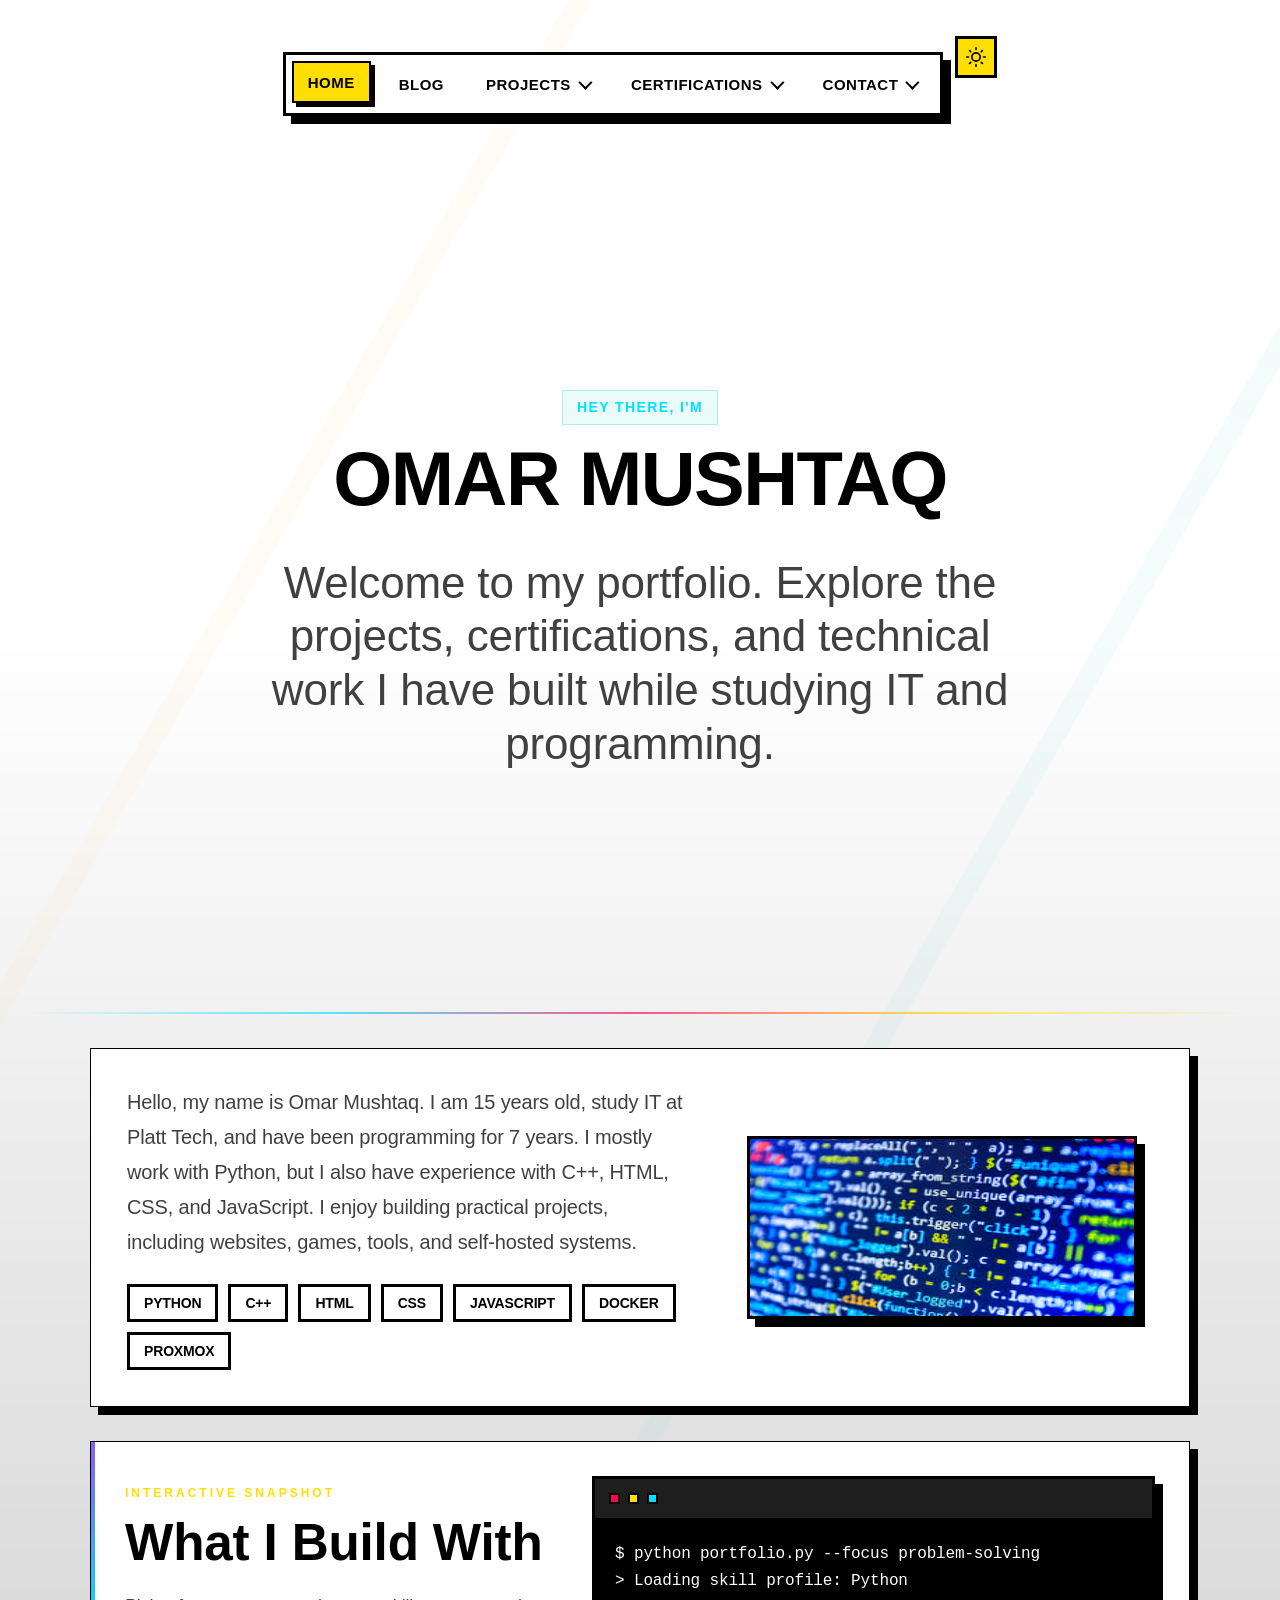
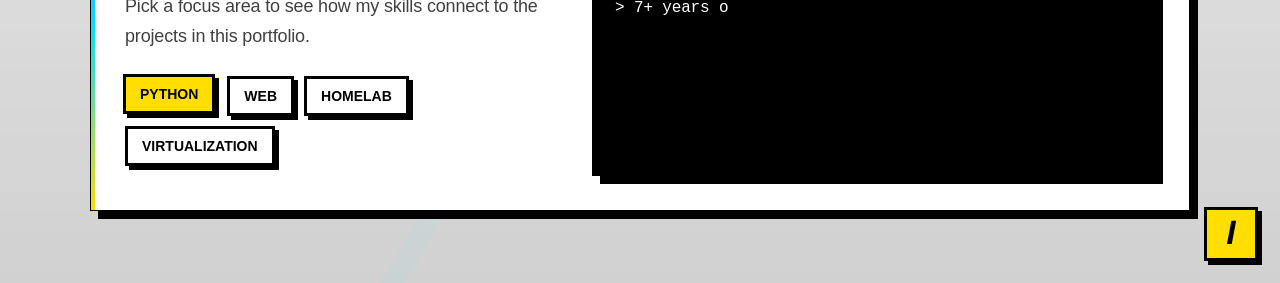
==== commit fc839d3f: "added new blog post and updated homepage" ====
--- a/index.html
+++ b/index.html
@@ -20,9 +20,6 @@
         <h3 class="active">Hey there, I'm</h3>
         <h1>Omar Mushtaq</h1>
         <p id="intro">Welcome to my portfolio. Explore the projects, certifications, and technical work I have built while studying IT and programming.</p>
-        <div class="hero-actions" id="heroActions"></div>
-        <div class="hero-stats" id="heroStats"></div>
-        <a class="scroll-cue" href="#about">Scroll</a>
     </div>
 </header>
 <main id="about">
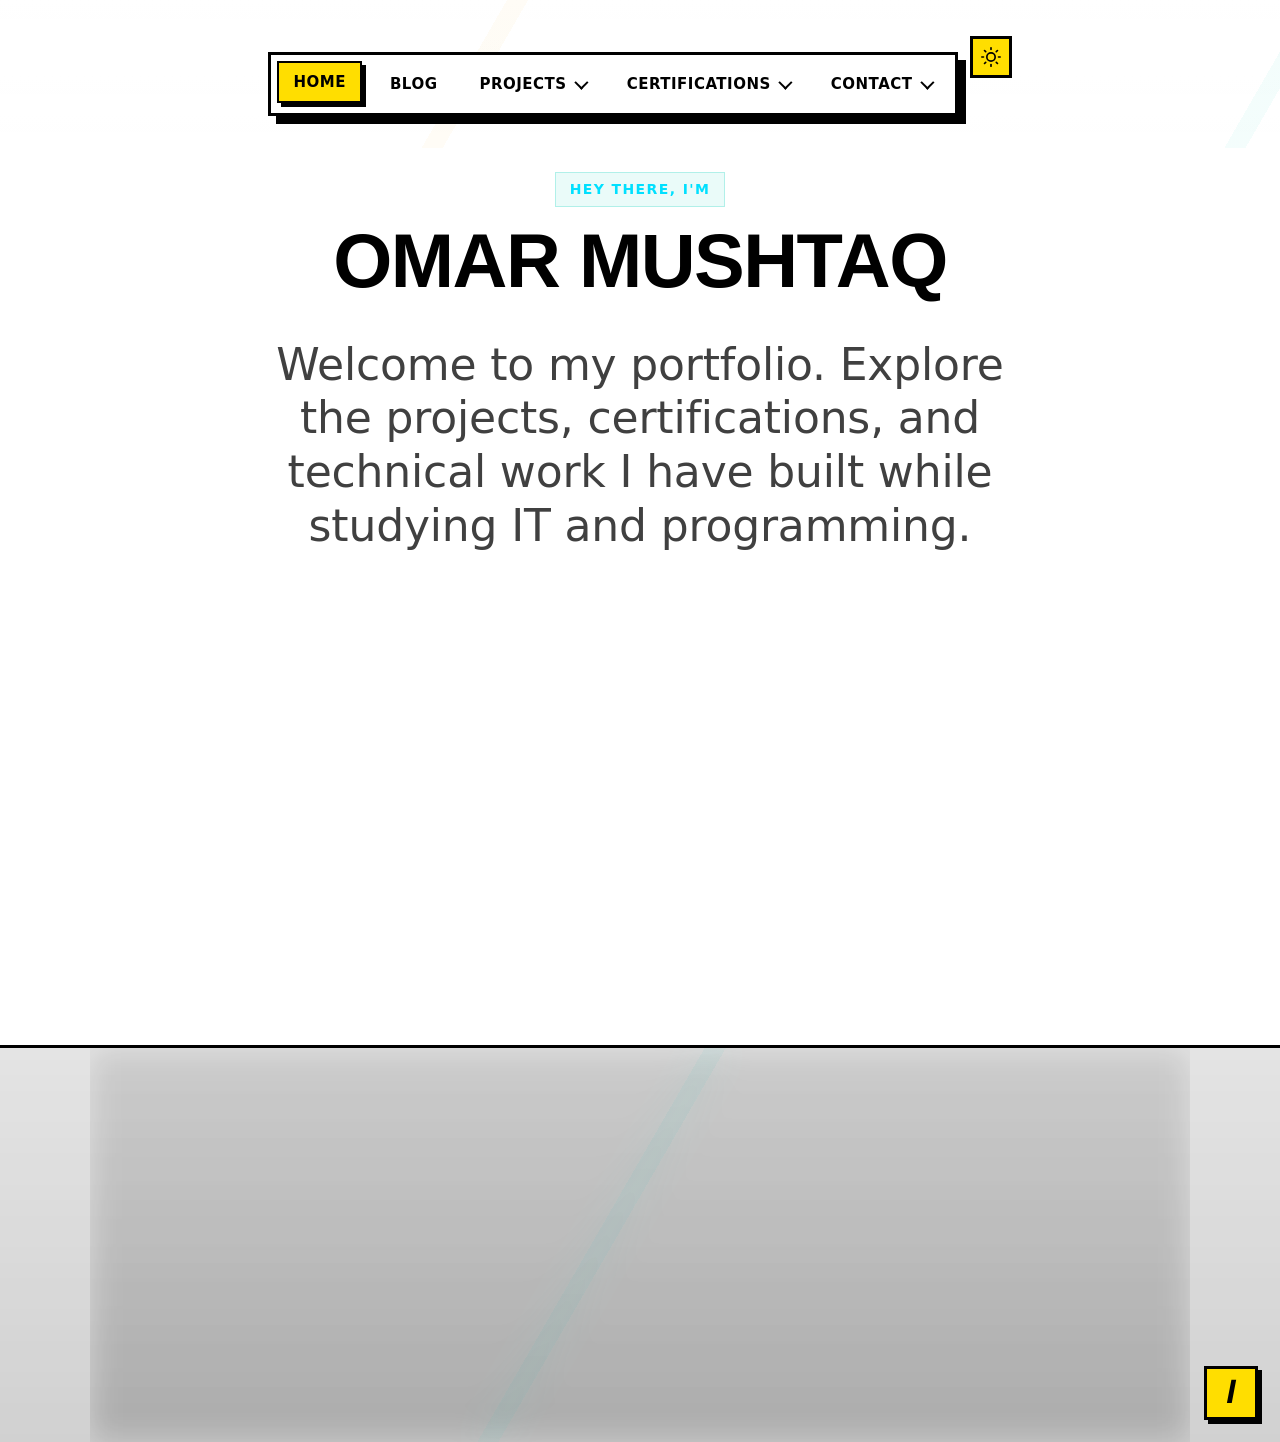
==== commit c7345903: "Fixed bugs and formating" ====
--- a/index.html
+++ b/index.html
@@ -4,25 +4,25 @@
     <title>Omar Mushtaq Portfolio</title>
     <meta charset="UTF-8">
     <meta name="viewport" content="width=device-width, initial-scale=1.0">
-    <meta name="theme-color" content="#f0f4ff">
+    <meta name="theme-color" content="#ffffff">
     <meta name="description" content="Portfolio of Omar Mushtaq, an IT student and programmer building Python projects, web interfaces, Docker services, and homelab systems.">
     <link rel="stylesheet" href="styles.css">
 </head>
 <body>
 <div class="navbar-container">
     <nav class="navbar">
-        <!-- Navigation is rendered from script.js so new sections can be added in one place. -->
         <ul id="navList"></ul>
     </nav>
 </div>
-<header id="home">
+
+<header class="blog-header home-header">
     <div class="header-content scroll-reveal" data-parallax-speed="0.18">
         <h3 class="active">Hey there, I'm</h3>
         <h1>Omar Mushtaq</h1>
         <p id="intro">Welcome to my portfolio. Explore the projects, certifications, and technical work I have built while studying IT and programming.</p>
     </div>
 </header>
-<main id="about">
+<section id="about">
     <div class="imgP scroll-reveal" data-parallax-speed="0.1">
         <div class="about-copy">
             <p id="mainInfo">Hello, my name is Omar Mushtaq. I am 15 years old, study IT at Platt Tech, and have been programming for 7 years. I mostly work with Python, but I also have experience with C++, HTML, CSS, and JavaScript. I enjoy building practical projects, including websites, games, tools, and self-hosted systems.</p>
@@ -30,24 +30,8 @@
         </div>
         <img src="./images/codeImage.jpg" alt="Code displayed on a laptop" id="omarImage" decoding="async" width="275" height="183" loading="lazy">
     </div>
-    <section class="build-console scroll-reveal" id="buildConsole" aria-labelledby="buildConsoleTitle">
-        <div class="console-copy">
-            <p class="eyebrow">Interactive Snapshot</p>
-            <h2 id="buildConsoleTitle">What I Build With</h2>
-            <p>Pick a focus area to see how my skills connect to the projects in this portfolio.</p>
-            <div class="console-filters" id="consoleFilters" aria-label="Portfolio focus filters"></div>
-        </div>
-        <div class="console-window" aria-live="polite">
-            <div class="console-topbar" aria-hidden="true">
-                <span></span>
-                <span></span>
-                <span></span>
-            </div>
-            <pre id="consoleOutput"></pre>
-        </div>
-    </section>
+</section>
 
-</main>
 <script src="script.js" defer></script>
 </body>
 </html>
--- a/styles.css
+++ b/styles.css
@@ -1,25 +1,3 @@
-/* ===== Font ===== */
-@font-face {
-    font-family: 'Archivo Black';
-    src: url("fonts/Archivo_Black/ArchivoBlack-Regular.ttf") format('truetype');
-    font-weight: 400;
-    font-display: swap;
-}
-
-@font-face {
-    font-family: 'Inter';
-    src: url("fonts/Inter/static/Inter_18pt-Medium.ttf") format('truetype');
-    font-weight: 500;
-    font-display: swap;
-}
-
-@font-face {
-    font-family: 'JetBrains Mono';
-    src: url("fonts/JetBrains_Mono/static/JetBrainsMono-Regular.ttf") format('truetype');
-    font-weight: 400;
-    font-display: swap;
-}
-
 :root {
     --bg: #ffffff;
     --bg-2: #fff5e6;
@@ -41,8 +19,8 @@
     --radius: 0px;
     --radius-soft: 0px;
     --radius-pill: 0px;
-    --display-font: 'Archivo Black', sans-serif;
-    --body-font: 'Inter', sans-serif;
+    --display-font: Impact, Haettenschweiler, 'Arial Narrow Bold', sans-serif;
+    --body-font: Inter, ui-sans-serif, system-ui, -apple-system, 'Segoe UI', sans-serif;
 }
 
 [data-theme="dark"] {
@@ -68,14 +46,15 @@
 
 /* ===== Blog Page ===== */
 .blog-header {
-    padding: 10px 20px 60px;
+    min-height: auto;
+    padding: 72px 20px 60px;
     text-align: center;
     background: var(--bg);
     border-bottom: 3px solid var(--line);
 }
 
 .blog-container {
-    max-width: 800px;
+    max-width: 900px;
     margin: 0 auto;
     padding: 40px 20px 100px;
 }
@@ -95,9 +74,21 @@
     box-shadow: 12px 12px 0px var(--line);
 }
 
-.post-meta {
-    display: flex;
-    gap: 15px;
+.blog-header::after {
+    display: none;
+}
+
+.blog-header .header-content {
+    margin: 0 auto;
+    transform: none;
+}
+
+.blog-header p {
+    max-width: 720px;
+    margin: 18px auto 0;
+    color: var(--muted);
+    font-size: clamp(18px, 3vw, 24px);
+    line-height: 1.6;
     margin-bottom: 20px;
     font-size: 0.9rem;
     color: var(--muted);
@@ -181,7 +172,7 @@
     color: var(--text);
     font-family: var(--body-font);
     background: var(--bg);
-    background-attachment: fixed;
+    background-attachment: scroll;
     transition: background 0.4s ease, color 0.4s ease;
     letter-spacing: -0.01em;
 }
@@ -249,7 +240,7 @@
 /* Fix for project button on dark */
 [data-theme="dark"] .projectButton {
     background: var(--accent);
-    color: #fff;
+    color: #000;
 }
 
 [data-theme="dark"] .projectButton:hover {
@@ -372,7 +363,8 @@
     transform: translateY(0);
 }
 
-header {
+header:not(.blog-header),
+header.home-header {
     position: relative;
     min-height: 100vh;
     padding: 24px 24px 60px;
@@ -381,7 +373,8 @@
     isolation: isolate;
 }
 
-header::after {
+header:not(.blog-header)::after,
+header.home-header::after {
     content: "";
     position: absolute;
     left: 24px;
@@ -662,7 +655,6 @@
     width: 100%;
     margin: auto auto;
     transform: translateY(calc(var(--parallax-shift, 0px) * -0.18));
-    will-change: transform;
 }
 
 .header-content .active {
@@ -866,7 +858,6 @@
     backdrop-filter: blur(16px);
     box-shadow: var(--shadow);
     transform: translateY(calc(var(--parallax-shift, 0px) * -0.1));
-    will-change: transform;
 }
 
 .build-console {
